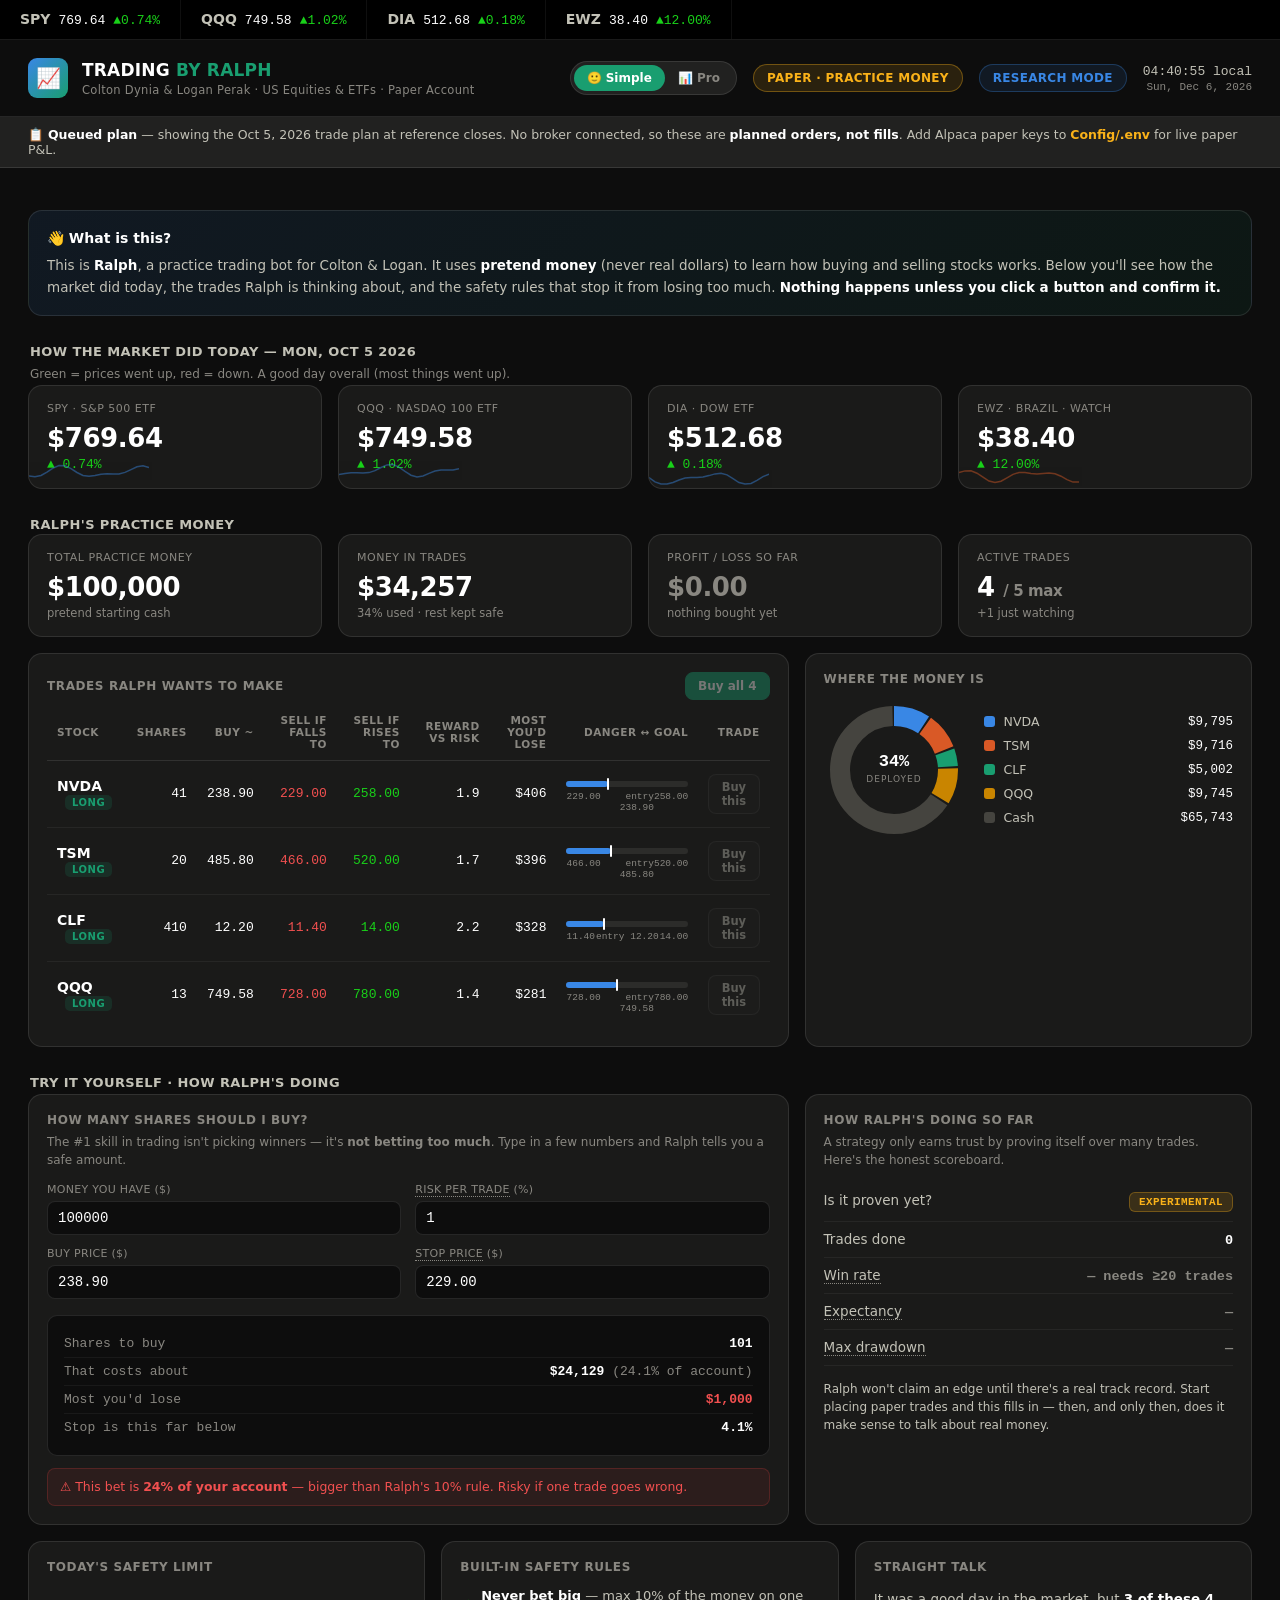
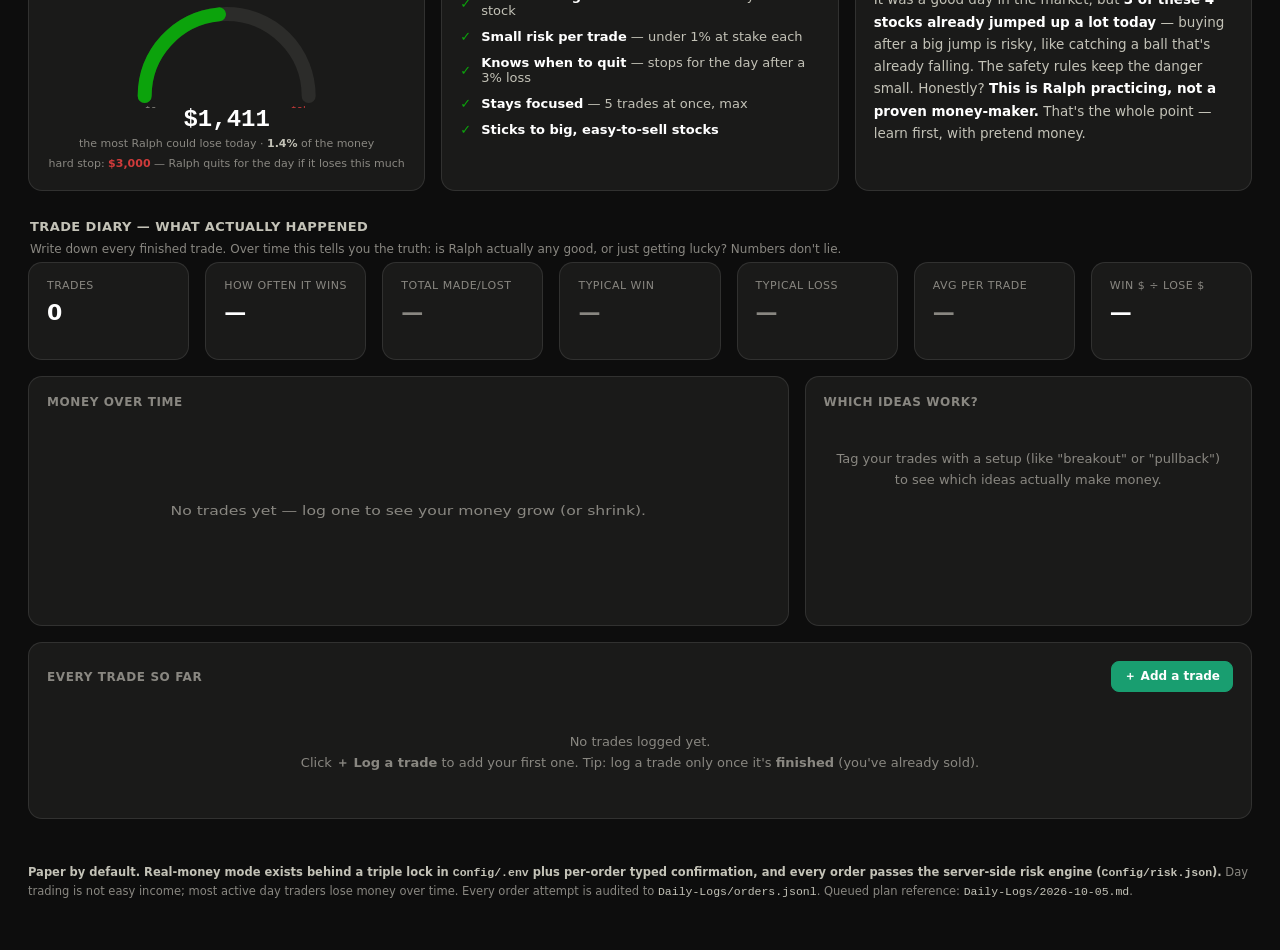
==== index.html @ 9a828b98 "Trading by Ralph dashboard - read-only Pages preview" ====
<!DOCTYPE html>
<html lang="en" data-theme="dark">
<head>
<meta charset="UTF-8">
<meta name="viewport" content="width=device-width, initial-scale=1.0">
<title>Trading by Ralph — Terminal</title>
<style>
  :root{
    color-scheme: dark;
    --plane:#0d0d0d;
    --surface:#1a1a19;
    --surface-2:#212120;
    --ink:#ffffff;
    --ink-2:#c3c2b7;
    --muted:#898781;
    --grid:#2c2c2a;
    --line:#383835;
    --border:rgba(255,255,255,0.10);
    --good:#0ca30c;
    --good-bright:#19d119;
    --bad:#d03b3b;
    --bad-bright:#f25050;
    --warn:#fab219;
    --s-blue:#3987e5;
    --s-orange:#d95926;
    --s-aqua:#199e70;
    --s-yellow:#c98500;
    --mono:"SFMono-Regular",Consolas,"Liberation Mono",Menlo,monospace;
    --sans:system-ui,-apple-system,"Segoe UI",sans-serif;
  }
  *{box-sizing:border-box;margin:0;padding:0}
  html,body{background:var(--plane);color:var(--ink);font-family:var(--sans);-webkit-font-smoothing:antialiased}
  body{padding:0 0 48px}
  a{color:var(--s-blue);text-decoration:none}
  .tabular{font-variant-numeric:tabular-nums}
  .mono{font-family:var(--mono)}

  /* ---------- Market strip ---------- */
  .strip{background:#000;border-bottom:1px solid var(--border);display:flex;flex-wrap:wrap;gap:0;align-items:stretch}
  .strip .item{display:flex;align-items:baseline;gap:8px;padding:11px 20px;font-family:var(--mono);font-size:13px;border-right:1px solid rgba(255,255,255,.06)}
  .strip .sym{color:var(--ink-2);font-weight:600}
  .strip .px{color:var(--ink)}
  .up{color:var(--good-bright)}
  .down{color:var(--bad-bright)}

  /* ---------- Header ---------- */
  header{display:flex;align-items:center;justify-content:space-between;gap:16px;padding:18px 28px;border-bottom:1px solid var(--border);flex-wrap:wrap}
  .brand{display:flex;align-items:center;gap:14px}
  .logo{width:40px;height:40px;border-radius:9px;background:linear-gradient(135deg,var(--s-blue),var(--s-aqua));display:grid;place-items:center;font-size:20px}
  .brand h1{font-size:17px;font-weight:650;letter-spacing:.2px}
  .brand .sub{font-size:11.5px;color:var(--muted);letter-spacing:.3px;margin-top:3px}
  .head-right{display:flex;align-items:center;gap:16px;flex-wrap:wrap}
  .clock{font-family:var(--mono);font-size:13px;color:var(--ink-2);text-align:right}
  .clock .d{color:var(--muted);font-size:11px;margin-top:2px}
  .badge{display:inline-flex;align-items:center;gap:7px;padding:6px 13px;border-radius:999px;font-size:12px;font-weight:600;letter-spacing:.3px}
  .badge-paper{background:rgba(250,178,25,.12);color:var(--warn);border:1px solid rgba(250,178,25,.35)}
  .badge-mode{background:rgba(57,135,229,.10);color:var(--s-blue);border:1px solid rgba(57,135,229,.30)}
  .badge-realmoney{background:rgba(208,59,59,.16);color:var(--bad-bright);border:1px solid rgba(242,80,80,.55);animation:pulseRed 1.8s infinite}
  @keyframes pulseRed{0%,100%{box-shadow:0 0 0 0 rgba(242,80,80,.35)}50%{box-shadow:0 0 0 7px rgba(242,80,80,0)}}
  .note-danger{color:var(--bad-bright)!important}
  .live-phrase{margin:0 0 16px}
  .live-phrase label{display:block;font-size:11px;color:var(--bad-bright);letter-spacing:.4px;text-transform:uppercase;margin-bottom:6px;font-weight:700}
  .live-phrase input{width:100%;background:var(--plane);border:1px solid rgba(242,80,80,.5);color:var(--ink);font-family:var(--mono);font-size:14px;padding:9px 11px;border-radius:8px}
  .live-phrase input:focus{outline:none;border-color:var(--bad-bright)}

  /* ---------- Status note ---------- */
  .note{background:var(--surface-2);border-bottom:1px solid var(--border);padding:10px 28px;font-size:12.5px;color:var(--ink-2);display:flex;align-items:center;gap:9px}
  .note b{color:var(--ink)}
  .note .k{color:var(--warn);font-weight:600}

  /* ---------- Layout ---------- */
  .wrap{max-width:1280px;margin:0 auto;padding:24px 28px}
  .grid{display:grid;gap:16px}
  .cols-4{grid-template-columns:repeat(4,1fr)}
  .cols-3{grid-template-columns:repeat(3,1fr)}
  .cols-2{grid-template-columns:1.7fr 1fr}
  @media(max-width:900px){.cols-4{grid-template-columns:repeat(2,1fr)}.cols-3{grid-template-columns:1fr}.cols-2{grid-template-columns:1fr}}

  .card{background:var(--surface);border:1px solid var(--border);border-radius:14px;padding:18px}
  .card h2{font-size:12px;font-weight:600;letter-spacing:.6px;text-transform:uppercase;color:var(--muted);margin-bottom:14px;display:flex;align-items:center;justify-content:space-between}
  .card h2 .tag{font-size:10px;color:var(--muted);font-weight:500;letter-spacing:.2px;text-transform:none}

  /* ---------- Stat tiles ---------- */
  .tile{background:var(--surface);border:1px solid var(--border);border-radius:14px;padding:16px 18px}
  .tile .label{font-size:11px;color:var(--muted);letter-spacing:.5px;text-transform:uppercase}
  .tile .val{font-size:26px;font-weight:650;margin-top:8px;letter-spacing:-.4px}
  .tile .delta{font-size:13px;margin-top:4px;font-family:var(--mono)}
  .tile .meta{font-size:11.5px;color:var(--muted);margin-top:4px}

  /* ---------- Positions table ---------- */
  table{width:100%;border-collapse:collapse;font-size:13px}
  th{text-align:right;font-size:10.5px;letter-spacing:.5px;text-transform:uppercase;color:var(--muted);font-weight:600;padding:0 10px 10px;border-bottom:1px solid var(--border)}
  th:first-child,td:first-child{text-align:left}
  td{padding:13px 10px;border-bottom:1px solid rgba(255,255,255,.05);text-align:right;font-family:var(--mono)}
  tr:last-child td{border-bottom:none}
  .sym{font-weight:700;font-family:var(--sans);font-size:14px}
  .side{display:inline-block;font-size:10px;font-weight:700;letter-spacing:.5px;padding:2px 7px;border-radius:5px;background:rgba(25,158,112,.15);color:var(--s-aqua);margin-left:8px;vertical-align:middle;font-family:var(--sans)}
  .prog{position:relative;height:6px;background:var(--grid);border-radius:3px;margin-top:7px;min-width:120px}
  .prog .fill{position:absolute;top:0;bottom:0;left:0;border-radius:3px;background:var(--s-blue)}
  .prog .mk{position:absolute;top:-3px;width:2px;height:12px;background:var(--ink);border-radius:1px}
  .proglabels{display:flex;justify-content:space-between;font-size:9.5px;color:var(--muted);margin-top:4px;font-family:var(--mono)}

  /* ---------- Donut + gauge ---------- */
  .donut-wrap{display:flex;align-items:center;gap:20px;flex-wrap:wrap}
  .legend{display:flex;flex-direction:column;gap:9px;font-size:12.5px;flex:1;min-width:160px}
  .legend .row{display:flex;align-items:center;gap:9px}
  .legend .sw{width:11px;height:11px;border-radius:3px;flex:none}
  .legend .nm{color:var(--ink-2)}
  .legend .amt{margin-left:auto;font-family:var(--mono);color:var(--ink);padding-left:16px}

  .gauge-val{text-align:center;margin-top:-6px}
  .gauge-val .big{font-size:24px;font-weight:700;font-family:var(--mono)}
  .gauge-val .cap{font-size:11px;color:var(--muted);margin-top:3px;line-height:1.5}

  /* ---------- Rails / verdict ---------- */
  .rails{list-style:none;display:flex;flex-direction:column;gap:11px}
  .rails li{display:flex;align-items:center;gap:10px;font-size:13px;color:var(--ink-2)}
  .rails .ok{color:var(--good)}
  .rails b{color:var(--ink);font-weight:600}
  .verdict{font-size:13.5px;line-height:1.65;color:var(--ink-2)}
  .verdict b{color:var(--ink)}
  .verdict .warn-txt{color:var(--warn)}

  .foot{max-width:1280px;margin:20px auto 0;padding:0 28px;font-size:11.5px;color:var(--muted);line-height:1.6}
  .foot .mono{color:var(--ink-2)}

  .section-title{font-size:13px;font-weight:600;color:var(--ink-2);letter-spacing:.4px;margin:28px 2px 2px;text-transform:uppercase}
  .section-title:first-of-type{margin-top:4px}

  /* ---------- Buttons ---------- */
  .btn{font-family:var(--sans);font-size:12px;font-weight:600;border:1px solid var(--border);background:var(--surface-2);color:var(--ink-2);padding:6px 12px;border-radius:8px;cursor:pointer;transition:all .15s}
  .btn:hover:not(:disabled){border-color:var(--s-blue);color:var(--ink)}
  .btn:disabled{opacity:.4;cursor:not-allowed}
  .btn-go{background:var(--s-aqua);color:#fff;border-color:var(--s-aqua)}
  .btn-go:hover:not(:disabled){background:#1fb182;border-color:#1fb182;color:#fff}
  .btn-row{padding:5px 11px;font-size:11.5px}
  .btn-danger{background:var(--bad);border-color:var(--bad);color:#fff}
  .btn-danger:hover:not(:disabled){background:#e14a4a;border-color:#e14a4a}

  /* ---------- Modal ---------- */
  .overlay{position:fixed;inset:0;background:rgba(0,0,0,.7);display:none;align-items:center;justify-content:center;z-index:50;padding:20px}
  .overlay.show{display:flex}
  .modal{background:var(--surface);border:1px solid var(--border);border-radius:16px;max-width:460px;width:100%;padding:22px;box-shadow:0 20px 60px rgba(0,0,0,.6)}
  .modal h3{font-size:16px;font-weight:650;margin-bottom:4px}
  .modal .msub{font-size:12px;color:var(--muted);margin-bottom:16px}
  .ticket{background:var(--plane);border:1px solid var(--border);border-radius:10px;padding:14px;margin-bottom:16px;font-family:var(--mono);font-size:12.5px}
  .ticket .tr{display:flex;justify-content:space-between;padding:5px 0;border-bottom:1px solid rgba(255,255,255,.05)}
  .ticket .tr:last-child{border-bottom:none}
  .ticket .tk{color:var(--muted)}
  .ticket .tv{color:var(--ink)}
  .modal-note{font-size:11.5px;color:var(--warn);background:rgba(250,178,25,.08);border:1px solid rgba(250,178,25,.2);border-radius:8px;padding:9px 11px;margin-bottom:16px;line-height:1.5}
  .modal-actions{display:flex;gap:10px;justify-content:flex-end}
  .modal-result{font-size:12.5px;line-height:1.6;margin-bottom:16px}
  .modal-result.ok{color:var(--good-bright)}
  .modal-result.err{color:var(--bad-bright)}

  /* connected state */
  /* ---------- Simple / Pro view toggle ---------- */
  .viewtoggle{display:inline-flex;background:var(--surface-2);border:1px solid var(--border);border-radius:999px;padding:3px}
  .vt-btn{font-family:var(--sans);font-size:12px;font-weight:600;border:none;background:transparent;color:var(--muted);padding:6px 13px;border-radius:999px;cursor:pointer;transition:all .15s}
  .vt-btn.on{background:var(--s-aqua);color:#fff}
  .vt-btn:hover:not(.on){color:var(--ink)}

  /* visibility helpers driven by body.mode-* */
  .simple-only{display:none}
  body.mode-simple .simple-only{display:inline}
  body.mode-simple .pro-only{display:none}
  .simple-block{display:none}
  body.mode-simple .simple-block{display:block}

  /* Simple-mode explainer */
  .explain{background:linear-gradient(135deg,rgba(57,135,229,.10),rgba(25,158,112,.08));border:1px solid var(--border);border-radius:14px;padding:16px 18px;margin:18px 0 4px;font-size:13.5px;line-height:1.6;color:var(--ink-2)}
  .explain b{color:var(--ink)}
  .explain .hd{font-size:14px;font-weight:650;color:var(--ink);margin-bottom:6px;display:flex;align-items:center;gap:8px}
  .help{font-size:12px;color:var(--muted);font-weight:400;margin-top:6px;line-height:1.5;text-transform:none;letter-spacing:0}

  /* ---------- Glossary tooltip ---------- */
  .gl{border-bottom:1px dotted var(--muted);cursor:help}

  /* ---------- Position-size calculator ---------- */
  .calc-row{display:grid;grid-template-columns:1fr 1fr;gap:12px 14px}
  .calc-field label{display:block;font-size:11px;color:var(--muted);letter-spacing:.3px;text-transform:uppercase;margin-bottom:5px}
  .calc-field input{width:100%;background:var(--plane);border:1px solid var(--border);color:var(--ink);font-family:var(--mono);font-size:14px;padding:8px 10px;border-radius:8px}
  .calc-field input:focus{outline:none;border-color:var(--s-blue)}
  .calc-out{margin-top:16px;background:var(--plane);border:1px solid var(--border);border-radius:10px;padding:14px 16px}
  .calc-out .r{display:flex;justify-content:space-between;padding:6px 0;font-family:var(--mono);font-size:13px;border-bottom:1px solid rgba(255,255,255,.05)}
  .calc-out .r:last-child{border-bottom:none}
  .calc-out .rk{color:var(--muted)}
  .calc-out .rv{color:var(--ink);font-weight:600}
  .calc-verdict{margin-top:12px;font-size:12.5px;padding:9px 12px;border-radius:8px;line-height:1.5}
  .calc-verdict.ok{background:rgba(12,163,12,.10);color:var(--good-bright);border:1px solid rgba(12,163,12,.25)}
  .calc-verdict.bad{background:rgba(208,59,59,.10);color:var(--bad-bright);border:1px solid rgba(208,59,59,.25)}

  /* ---------- Track-record card ---------- */
  .tr-stat{display:flex;justify-content:space-between;align-items:baseline;padding:9px 0;border-bottom:1px solid rgba(255,255,255,.05);font-size:13.5px}
  .tr-stat:last-child{border-bottom:none}
  .tr-stat .k{color:var(--ink-2)}
  .tr-stat .v{font-family:var(--mono);font-weight:600}
  .status-chip{display:inline-block;font-size:11px;font-weight:700;letter-spacing:.4px;padding:3px 9px;border-radius:6px;background:rgba(250,178,25,.14);color:var(--warn);border:1px solid rgba(250,178,25,.3)}

  /* ---------- Trade journal ---------- */
  .cols-auto{grid-template-columns:repeat(auto-fit,minmax(140px,1fr))}
  .jlog-form{background:var(--plane);border:1px solid var(--border);border-radius:12px;padding:16px;margin-bottom:16px}
  .jlog-grid{display:grid;grid-template-columns:repeat(auto-fit,minmax(120px,1fr));gap:12px}
  .jlog-grid .f label{display:block;font-size:10.5px;color:var(--muted);text-transform:uppercase;letter-spacing:.3px;margin-bottom:4px}
  .jlog-grid .f input,.jlog-grid .f select{width:100%;background:var(--surface);border:1px solid var(--border);color:var(--ink);font-family:var(--mono);font-size:13px;padding:7px 9px;border-radius:7px}
  .jlog-grid .f input:focus,.jlog-grid .f select:focus{outline:none;border-color:var(--s-blue)}
  .jlog-actions{display:flex;gap:10px;margin-top:14px;align-items:center}
  .jlog-pnl{font-family:var(--mono);font-size:13px;color:var(--muted);margin-left:auto}
  .jempty{text-align:center;color:var(--muted);font-size:13px;padding:26px 10px;line-height:1.6}
  .by-setup .bs{margin-bottom:12px}
  .by-setup .bs:last-child{margin-bottom:0}
  .by-setup .bshead{display:flex;justify-content:space-between;font-size:12.5px;margin-bottom:5px}
  .by-setup .bsname{color:var(--ink);font-weight:600}
  .by-setup .bsnet{font-family:var(--mono)}
  .by-setup .bsbar{height:6px;background:var(--grid);border-radius:3px;overflow:hidden;display:flex}
  .by-setup .bswin{background:var(--good)}
  .by-setup .bsmeta{font-size:10.5px;color:var(--muted);margin-top:3px;font-family:var(--mono)}
  .del-btn{background:none;border:none;color:var(--muted);cursor:pointer;font-size:14px;padding:2px 6px;border-radius:5px}
  .del-btn:hover{color:var(--bad-bright);background:rgba(208,59,59,.1)}

  .badge-live{background:rgba(12,163,12,.14);color:var(--good-bright);border:1px solid rgba(12,163,12,.4)}
  .dot-live{width:8px;height:8px;border-radius:50%;background:var(--good-bright);box-shadow:0 0 0 0 var(--good-bright);animation:pulseLive 2s infinite}
  @keyframes pulseLive{0%{box-shadow:0 0 0 0 rgba(25,209,25,.5)}70%{box-shadow:0 0 0 7px rgba(25,209,25,0)}100%{box-shadow:0 0 0 0 rgba(25,209,25,0)}}
  .note-ok{color:var(--good-bright)!important}
</style>
</head>
<body>

<!-- Market strip (static reference) -->
<div class="strip" id="strip"></div>

<header>
  <div class="brand">
    <div class="logo">📈</div>
    <div>
      <h1>TRADING <span style="color:var(--s-aqua)">BY RALPH</span></h1>
      <div class="sub">Colton Dynia &amp; Logan Perak · US Equities &amp; ETFs · Paper Account</div>
    </div>
  </div>
  <div class="head-right">
    <div class="viewtoggle" id="viewToggle" title="Switch between plain-English and pro views">
      <button data-mode="simple" class="vt-btn">🙂 Simple</button>
      <button data-mode="pro" class="vt-btn">📊 Pro</button>
    </div>
    <span class="badge badge-paper" id="moneyBadge">PAPER · PRACTICE MONEY</span>
    <span class="badge badge-mode" id="modeBadge">RESEARCH MODE</span>
    <button class="btn btn-danger" id="killBtn" style="display:none" title="Cancel all open orders, sell every position, and stop trading for the rest of the day">⛔ KILL SWITCH</button>
    <div class="clock"><div id="clk">—</div><div class="d" id="clkd">—</div></div>
  </div>
</header>

<div class="note" id="noteBar">
  <span id="noteText">📋 <b>Queued plan</b> — showing the Oct 5, 2026 trade plan at reference closes. No broker connected, so these are <b>planned orders, not fills</b>. Add Alpaca paper keys to <span class="k">Config/.env</span> for live paper P&amp;L.</span>
</div>

<div class="wrap">

  <!-- Simple-mode intro -->
  <div class="explain simple-block">
    <div class="hd">👋 What is this?</div>
    This is <b>Ralph</b>, a practice trading bot for Colton &amp; Logan. It uses <b>pretend money</b> (never real dollars) to learn how buying and selling stocks works. Below you'll see how the market did today, the trades Ralph is thinking about, and the safety rules that stop it from losing too much. <b>Nothing happens unless you click a button and confirm it.</b>
  </div>

  <!-- Market read -->
  <div class="section-title">
    <span class="pro-only">Market Read — Mon, Oct 5 2026 · Risk-On</span>
    <span class="simple-only">How the market did today — Mon, Oct 5 2026</span>
    <div class="help simple-block">Green = prices went up, red = down. A good day overall (most things went up).</div>
  </div>
  <div class="grid cols-4" id="indexTiles"></div>

  <!-- Portfolio summary -->
  <div class="section-title">
    <span class="pro-only">Paper Portfolio</span>
    <span class="simple-only">Ralph's practice money</span>
  </div>
  <div class="grid cols-4">
    <div class="tile"><div class="label"><span class="pro-only">Account Equity</span><span class="simple-only">Total practice money</span></div><div class="val tabular">$100,000</div><div class="meta"><span class="pro-only">Alpaca paper default</span><span class="simple-only">pretend starting cash</span></div></div>
    <div class="tile"><div class="label"><span class="pro-only">Capital Deployed</span><span class="simple-only">Money in trades</span></div><div class="val tabular">$34,257</div><div class="meta"><span class="pro-only">34% · cash buffer kept</span><span class="simple-only">34% used · rest kept safe</span></div></div>
    <div class="tile"><div class="label"><span class="pro-only">Unrealized P&amp;L</span><span class="simple-only">Profit / loss so far</span></div><div class="val tabular" style="color:var(--muted)">$0.00</div><div class="meta"><span class="pro-only">awaiting fills</span><span class="simple-only">nothing bought yet</span></div></div>
    <div class="tile"><div class="label"><span class="pro-only">Open Positions</span><span class="simple-only">Active trades</span></div><div class="val tabular">4 <span style="font-size:15px;color:var(--muted)">/ 5 max</span></div><div class="meta"><span class="pro-only">+1 watch-only (EWZ)</span><span class="simple-only">+1 just watching</span></div></div>
  </div>

  <!-- Positions + allocation -->
  <div class="grid cols-2" style="margin-top:16px">
    <div class="card">
      <h2><span><span class="pro-only">Queued Positions</span><span class="simple-only">Trades Ralph wants to make</span></span> <span style="display:flex;gap:10px;align-items:center"><span class="tag pro-only" id="posTag">LONG · reference: Oct 5 close</span><button class="btn btn-go" id="placeAll" disabled title="Connect paper keys to enable"><span class="pro-only">Place all (4)</span><span class="simple-only">Buy all 4</span></button></span></h2>
      <table>
        <thead>
          <tr>
            <th><span class="pro-only">Symbol</span><span class="simple-only">Stock</span></th>
            <th><span class="pro-only">Qty</span><span class="simple-only">Shares</span></th>
            <th><span class="pro-only">Entry</span><span class="simple-only">Buy ~</span></th>
            <th><span class="pro-only">Stop</span><span class="simple-only">Sell if falls to</span></th>
            <th><span class="pro-only">Target</span><span class="simple-only">Sell if rises to</span></th>
            <th><span class="pro-only">R:R</span><span class="simple-only">Reward vs risk</span></th>
            <th><span class="pro-only">Risk</span><span class="simple-only">Most you'd lose</span></th>
            <th><span class="pro-only">Stop → Target</span><span class="simple-only">Danger ↔ goal</span></th>
            <th><span class="pro-only">Action</span><span class="simple-only">Trade</span></th>
          </tr>
        </thead>
        <tbody id="posBody"></tbody>
      </table>
    </div>
    <div class="card">
      <h2><span class="pro-only">Allocation</span><span class="simple-only">Where the money is</span></h2>
      <div class="donut-wrap">
        <svg width="140" height="140" viewBox="0 0 140 140" id="donut"></svg>
        <div class="legend" id="donutLegend"></div>
      </div>
    </div>
  </div>

  <!-- Learn & plan: calculator + track record -->
  <div class="section-title">
    <span class="pro-only">Plan a Trade · Track Record</span>
    <span class="simple-only">Try it yourself · How Ralph's doing</span>
  </div>
  <div class="grid cols-2" style="margin-top:4px">
    <div class="card">
      <h2><span class="pro-only">Position-Size Calculator</span><span class="simple-only">How many shares should I buy?</span></h2>
      <div class="help simple-block" style="margin:-8px 0 14px">The #1 skill in trading isn't picking winners — it's <b>not betting too much</b>. Type in a few numbers and Ralph tells you a safe amount.</div>
      <div class="calc-row">
        <div class="calc-field"><label><span class="pro-only">Account equity</span><span class="simple-only">Money you have</span> ($)</label><input id="cEquity" type="number" value="100000"></div>
        <div class="calc-field"><label><span class="gl" title="The share of your whole account you're willing to lose if this one trade hits its stop. Pros usually risk 0.5–1%.">Risk per trade</span> (%)</label><input id="cRisk" type="number" value="1" step="0.1"></div>
        <div class="calc-field"><label><span class="pro-only">Entry price</span><span class="simple-only">Buy price</span> ($)</label><input id="cEntry" type="number" value="238.90" step="0.01"></div>
        <div class="calc-field"><label><span class="gl" title="The price where you'll automatically sell to cap your loss. Below your entry for a buy.">Stop price</span> ($)</label><input id="cStop" type="number" value="229.00" step="0.01"></div>
      </div>
      <div class="calc-out" id="calcOut"></div>
      <div class="calc-verdict" id="calcVerdict"></div>
    </div>
    <div class="card">
      <h2><span class="pro-only">Paper Track Record</span><span class="simple-only">How Ralph's doing so far</span></h2>
      <div class="help simple-block" style="margin:-8px 0 14px">A strategy only earns trust by proving itself over many trades. Here's the honest scoreboard.</div>
      <div class="tr-stat"><span class="k"><span class="pro-only">Strategy status</span><span class="simple-only">Is it proven yet?</span></span><span class="v" id="trStatus"><span class="status-chip">EXPERIMENTAL</span></span></div>
      <div class="tr-stat"><span class="k"><span class="pro-only">Paper trades logged</span><span class="simple-only">Trades done</span></span><span class="v" id="trCount">0</span></div>
      <div class="tr-stat"><span class="k"><span class="gl" title="Percent of trades that made money. On its own it means little without average win vs loss size.">Win rate</span></span><span class="v" id="trWin" style="color:var(--muted)">— needs ≥20 trades</span></div>
      <div class="tr-stat"><span class="k"><span class="gl" title="Average profit per trade after wins and losses. Positive = the strategy has an edge.">Expectancy</span></span><span class="v" id="trExp" style="color:var(--muted)">—</span></div>
      <div class="tr-stat"><span class="k"><span class="gl" title="The biggest drop from a peak to a low in your account value. Measures how much pain a strategy puts you through.">Max drawdown</span></span><span class="v" id="trDD" style="color:var(--muted)">—</span></div>
      <div class="help" style="margin-top:14px;color:var(--ink-2)">Ralph won't claim an edge until there's a real track record. Start placing paper trades and this fills in — then, and only then, does it make sense to talk about real money.</div>
    </div>
  </div>

  <!-- Risk + rails + verdict -->
  <div class="grid cols-3" style="margin-top:16px">
    <div class="card">
      <h2><span class="pro-only">Daily Risk Budget</span><span class="simple-only">Today's safety limit</span></h2>
      <svg width="100%" height="120" viewBox="0 0 240 120" id="gauge"></svg>
      <div class="gauge-val">
        <div class="big" id="riskNum">$1,411</div>
        <div class="cap"><span class="pro-only">max risk if every stop hits · <b style="color:var(--ink-2)">1.4%</b> of equity</span><span class="simple-only">the most Ralph could lose today · <b style="color:var(--ink-2)">1.4%</b> of the money</span></div>
        <div class="cap"><span class="pro-only">cutoff: <b style="color:var(--bad)">$3,000 (3%)</b> daily max loss</span><span class="simple-only">hard stop: <b style="color:var(--bad)">$3,000</b> — Ralph quits for the day if it loses this much</span></div>
      </div>
    </div>
    <div class="card">
      <h2><span class="pro-only">Safety Rails</span><span class="simple-only">Built-in safety rules</span></h2>
      <ul class="rails">
        <li><span class="ok">✓</span><span><span class="pro-only"><b>Max position</b> — 10% equity (CLF held to 5%)</span><span class="simple-only"><b>Never bet big</b> — max 10% of the money on one stock</span></span></li>
        <li><span class="ok">✓</span><span><span class="pro-only"><b>Per-trade risk</b> — ≤1% equity (all ≤0.4%)</span><span class="simple-only"><b>Small risk per trade</b> — under 1% at stake each</span></span></li>
        <li><span class="ok">✓</span><span><span class="pro-only"><b>Daily max-loss</b> — 3% cutoff, then stop</span><span class="simple-only"><b>Knows when to quit</b> — stops for the day after a 3% loss</span></span></li>
        <li><span class="ok">✓</span><span><span class="pro-only"><b>Max open</b> — 5 positions</span><span class="simple-only"><b>Stays focused</b> — 5 trades at once, max</span></span></li>
        <li><span class="ok">✓</span><span><span class="pro-only"><b>Universe</b> — liquid US stocks/ETFs only</span><span class="simple-only"><b>Sticks to big, easy-to-sell stocks</b></span></span></li>
      </ul>
    </div>
    <div class="card">
      <h2><span class="pro-only">Honest Verdict</span><span class="simple-only">Straight talk</span></h2>
      <div class="verdict pro-only">
        Clean risk-on tape, but <b>three of four names (NVDA, TSM, CLF) are bought <span class="warn-txt">after</span> a strong up day</b> — that's chasing extension, the #1 way day traders bleed. Stops respect it. The read is real; <b>the edge is unproven</b> until a strategy file defines these rules <em>before</em> the fact and a backtest confirms them.
      </div>
      <div class="verdict simple-only">
        It was a good day in the market, but <b>3 of these 4 stocks already jumped up a lot today</b> — buying after a big jump is risky, like catching a ball that's already falling. The safety rules keep the danger small. Honestly? <b>This is Ralph practicing, not a proven money-maker.</b> That's the whole point — learn first, with pretend money.
      </div>
    </div>
  </div>

  <!-- ============ TRADE JOURNAL ============ -->
  <div class="section-title">
    <span class="pro-only">Trade Journal</span>
    <span class="simple-only">Trade diary — what actually happened</span>
    <div class="help simple-block">Write down every finished trade. Over time this tells you the truth: is Ralph actually any good, or just getting lucky? Numbers don't lie.</div>
  </div>

  <!-- Analytics -->
  <div class="grid cols-auto" id="jStats" style="margin-top:4px"></div>

  <!-- Equity curve + by setup -->
  <div class="grid cols-2" style="margin-top:16px">
    <div class="card">
      <h2><span class="pro-only">Equity Curve <span class="tag">cumulative P&amp;L, logged trades</span></span><span class="simple-only">Money over time</span></h2>
      <div id="jCurveWrap"><svg width="100%" height="180" viewBox="0 0 600 180" id="jCurve" preserveAspectRatio="none"></svg></div>
    </div>
    <div class="card">
      <h2><span class="pro-only">By Setup</span><span class="simple-only">Which ideas work?</span></h2>
      <div class="by-setup" id="jBySetup"></div>
    </div>
  </div>

  <!-- Log + table -->
  <div class="card" style="margin-top:16px">
    <h2>
      <span><span class="pro-only">Logged Trades</span><span class="simple-only">Every trade so far</span></span>
      <button class="btn btn-go" id="jToggleForm"><span class="pro-only">＋ Log a trade</span><span class="simple-only">＋ Add a trade</span></button>
    </h2>

    <div class="jlog-form" id="jForm" style="display:none">
      <div class="jlog-grid">
        <div class="f"><label>Date</label><input id="jDate" type="date"></div>
        <div class="f"><label><span class="pro-only">Symbol</span><span class="simple-only">Stock</span></label><input id="jSym" type="text" placeholder="NVDA" maxlength="6"></div>
        <div class="f"><label><span class="pro-only">Side</span><span class="simple-only">Bought/Shorted</span></label><select id="jSide"><option value="long">Long (bought)</option><option value="short">Short (sold)</option></select></div>
        <div class="f"><label><span class="pro-only">Qty</span><span class="simple-only">Shares</span></label><input id="jQty" type="number" placeholder="10"></div>
        <div class="f"><label><span class="pro-only">Entry</span><span class="simple-only">Buy price</span></label><input id="jEntry" type="number" step="0.01" placeholder="238.90"></div>
        <div class="f"><label><span class="pro-only">Exit</span><span class="simple-only">Sell price</span></label><input id="jExit" type="number" step="0.01" placeholder="252.00"></div>
        <div class="f"><label><span class="gl" title="A short tag for the kind of trade — e.g. breakout, pullback, earnings, gap. Lets you see which ideas actually work.">Setup</span></label><input id="jSetup" type="text" placeholder="breakout"></div>
        <div class="f" style="grid-column:1/-1"><label>Notes <span style="text-transform:none;color:var(--muted)">(what you learned)</span></label><input id="jNotes" type="text" placeholder="chased it, entry too late"></div>
      </div>
      <div class="jlog-actions">
        <button class="btn btn-go" id="jSave">Save trade</button>
        <button class="btn" id="jCancel">Cancel</button>
        <span class="jlog-pnl" id="jPnlPreview">P&amp;L: —</span>
      </div>
    </div>

    <div id="jTableWrap"></div>
  </div>

</div>

<!-- Confirmation modal -->
<div class="overlay" id="overlay">
  <div class="modal">
    <h3 id="mTitle">Confirm paper order</h3>
    <div class="msub" id="mSub">Review the ticket. Nothing is sent until you confirm.</div>
    <div id="mBody"></div>
    <div class="modal-note" id="mNote">⚠️ This submits a <b>bracket order on the Alpaca PAPER account</b> (simulated money). Entry + stop-loss + take-profit will be live until filled or cancelled.</div>
    <div class="modal-result" id="mResult" style="display:none"></div>
    <div class="modal-actions">
      <button class="btn" id="mCancel">Cancel</button>
      <button class="btn btn-go" id="mConfirm">Confirm &amp; place</button>
    </div>
  </div>
</div>

<div class="foot">
  <b style="color:var(--ink-2)">Paper by default. Real-money mode exists behind a triple lock in <span class="mono">Config/.env</span> plus per-order typed confirmation, and every order passes the server-side risk engine (<span class="mono">Config/risk.json</span>).</b>
  Day trading is not easy income; most active day traders lose money over time. Every order attempt is audited to
  <span class="mono">Daily-Logs/orders.jsonl</span>. Queued plan reference: <span class="mono">Daily-Logs/2026-10-05.md</span>.
</div>

<script>
/* ---------------- Real data from Daily-Logs/2026-10-05.md ---------------- */
const positions = [
  {sym:"NVDA", qty:41,  entry:238.90, stop:229.00, target:258.00, rr:1.9, risk:406, hex:"#3987e5"},
  {sym:"TSM",  qty:20,  entry:485.80, stop:466.00, target:520.00, rr:1.7, risk:396, hex:"#d95926"},
  {sym:"CLF",  qty:410, entry:12.20,  stop:11.40,  target:14.00,  rr:2.2, risk:328, hex:"#199e70"},
  {sym:"QQQ",  qty:13,  entry:749.58, stop:728.00, target:780.00, rr:1.4, risk:281, hex:"#c98500"},
];
const indexes = [
  {sym:"SPY", label:"S&P 500 ETF",     px:769.64, chg:0.74},
  {sym:"QQQ", label:"Nasdaq 100 ETF",  px:749.58, chg:1.02},
  {sym:"DIA", label:"Dow ETF",         px:512.68, chg:0.18},
  {sym:"EWZ", label:"Brazil · watch",  px:38.40,  chg:12.0},
];

const fmt = (n,d=2)=>n.toLocaleString("en-US",{minimumFractionDigits:d,maximumFractionDigits:d});

/* ---------------- Market strip ---------------- */
function buildStrip(){
  document.getElementById("strip").innerHTML = indexes.map(i=>{
    const cls=i.chg>=0?"up":"down";const arr=i.chg>=0?"▲":"▼";
    return `<div class="item"><span class="sym">${i.sym}</span><span class="px">${fmt(i.px)}</span><span class="${cls}">${arr}${fmt(Math.abs(i.chg))}%</span></div>`;
  }).join("");
}

/* ---------------- Index tiles ---------------- */
function sparkPath(seed,w=120,h=34){
  let pts=[],v=h*0.6;
  for(let i=0;i<=20;i++){v+=(Math.sin(seed+i*0.9)+Math.cos(seed*1.7+i*0.5))*2.2;v=Math.max(4,Math.min(h-4,v));pts.push([i/20*w,v]);}
  return "M"+pts.map(p=>p[0].toFixed(1)+","+p[1].toFixed(1)).join(" L");
}
function buildIndexTiles(){
  document.getElementById("indexTiles").innerHTML=indexes.map((i,idx)=>{
    const up=i.chg>=0;const col=up?"var(--good-bright)":"var(--bad-bright)";
    const stroke=i.sym==="EWZ"?"var(--s-orange)":"var(--s-blue)";
    return `<div class="tile" style="position:relative;overflow:hidden">
      <div class="label">${i.sym} · ${i.label}</div>
      <div class="val tabular">$${fmt(i.px)}</div>
      <div class="delta" style="color:${col}">${up?"▲":"▼"} ${fmt(Math.abs(i.chg))}%</div>
      <svg style="position:absolute;right:0;bottom:0;left:0;height:34px;opacity:.45" viewBox="0 0 120 34" preserveAspectRatio="none"><path d="${sparkPath(idx*3+1)}" fill="none" stroke="${stroke}" stroke-width="1.5"/></svg>
    </div>`;
  }).join("");
}

/* ---------------- Positions table ---------------- */
function buildPositions(){
  document.getElementById("posBody").innerHTML=positions.map(p=>{
    const span=p.target-p.stop;
    const entryMk=((p.entry-p.stop)/span)*100;
    return `<tr>
      <td><span class="sym">${p.sym}</span><span class="side">LONG</span></td>
      <td>${p.qty}</td>
      <td>${fmt(p.entry)}</td>
      <td style="color:var(--bad-bright)">${fmt(p.stop)}</td>
      <td style="color:var(--good-bright)">${fmt(p.target)}</td>
      <td>${fmt(p.rr,1)}</td>
      <td>$${fmt(p.risk,0)}</td>
      <td>
        <div class="prog"><div class="fill" style="width:${entryMk}%"></div><div class="mk" style="left:calc(${entryMk}% - 1px)"></div></div>
        <div class="proglabels"><span>${fmt(p.stop)}</span><span>entry ${fmt(p.entry)}</span><span>${fmt(p.target)}</span></div>
      </td>
      <td><button class="btn btn-row place-one" data-sym="${p.sym}" disabled title="Connect paper keys to enable"><span class="pro-only">Place</span><span class="simple-only">Buy this</span></button></td>
    </tr>`;
  }).join("");
}

/* ---------------- Donut ---------------- */
function buildDonut(){
  const cost=positions.map(p=>({sym:p.sym,amt:p.entry*p.qty,hex:p.hex}));
  const deployed=cost.reduce((a,b)=>a+b.amt,0);
  const cash=100000-deployed;
  const segs=[...cost,{sym:"Cash",amt:cash,hex:"#45443f"}];
  const total=100000;
  const cx=70,cy=70,r=54,sw=20;const C=2*Math.PI*r;
  let off=0;let svg="";
  segs.forEach(s=>{
    const len=(s.amt/total)*C;
    svg+=`<circle cx="${cx}" cy="${cy}" r="${r}" fill="none" stroke="${s.hex}" stroke-width="${sw}" stroke-dasharray="${len-2} ${C-len+2}" stroke-dashoffset="${-off}" transform="rotate(-90 ${cx} ${cy})"/>`;
    off+=len;
  });
  svg+=`<text x="${cx}" y="${cy-4}" text-anchor="middle" fill="var(--ink)" font-size="17" font-weight="700" font-family="var(--mono)">34%</text>`;
  svg+=`<text x="${cx}" y="${cy+12}" text-anchor="middle" fill="var(--muted)" font-size="9" letter-spacing="1">DEPLOYED</text>`;
  document.getElementById("donut").innerHTML=svg;
  document.getElementById("donutLegend").innerHTML=segs.map(s=>
    `<div class="row"><span class="sw" style="background:${s.hex}"></span><span class="nm">${s.sym}</span><span class="amt tabular">$${fmt(s.amt,0)}</span></div>`
  ).join("");
}

/* ---------------- Risk gauge (semicircle) ---------------- */
function buildGauge(){
  const used=1411, cutoff=3000;const frac=used/cutoff;
  const cx=120,cy=108,r=82;
  function pt(a){const rad=(180-a*180)*Math.PI/180;return [cx+r*Math.cos(rad),cy-r*Math.sin(rad)];}
  const [sx,sy]=pt(0),[ex,ey]=pt(1),[vx,vy]=pt(frac);
  let svg=`<path d="M ${sx} ${sy} A ${r} ${r} 0 0 1 ${ex} ${ey}" fill="none" stroke="var(--grid)" stroke-width="14" stroke-linecap="round"/>`;
  svg+=`<path d="M ${sx} ${sy} A ${r} ${r} 0 0 1 ${vx} ${vy}" fill="none" stroke="var(--good)" stroke-width="14" stroke-linecap="round"/>`;
  svg+=`<text x="${sx}" y="${sy+18}" text-anchor="start" fill="var(--muted)" font-size="10" font-family="var(--mono)">$0</text>`;
  svg+=`<text x="${ex}" y="${ey+18}" text-anchor="end" fill="var(--bad)" font-size="10" font-family="var(--mono)">$3k</text>`;
  document.getElementById("gauge").innerHTML=svg;
}

/* ---------------- Clock ---------------- */
function tickClock(){
  const now=new Date();
  document.getElementById("clk").textContent=now.toLocaleTimeString("en-US",{hour12:false})+" local";
  document.getElementById("clkd").textContent=now.toLocaleDateString("en-US",{weekday:"short",month:"short",day:"numeric",year:"numeric"});
}

/* ---------------- Trading: mode detection (paper / LIVE real money) ------- */
let CONNECTED=false, STATUS=null;
const LIVE_PHRASE="TRADE LIVE";

async function checkConnection(){
  // Only meaningful when served by server.py (http://127.0.0.1). On file:// this fails -> read-only.
  try{
    const r=await fetch("/api/status",{cache:"no-store"});
    if(!r.ok) return;
    const s=await r.json();
    STATUS=s;
    if(s.connected){ goLive(s); }
    else { setDisconnected(s.reason||s.mode_reason); }
  }catch(e){ /* file:// or no server -> stay in read-only plan view */ }
}

function setDisconnected(reason){
  CONNECTED=false;
  if(reason){
    document.getElementById("noteText").innerHTML=
      "📋 <b>Queued plan</b> — "+reason+" Trading is disabled; this is a read-only plan view. Add keys to <span class='k'>Config/.env</span> and restart the server to enable.";
  }
}

function renderRails(risk){
  if(!risk||!risk.max_open_positions) return;
  const ul=document.querySelector(".rails");
  if(!ul) return;
  ul.innerHTML=[
    `<b>Stop-loss required</b> — no stop, no trade (server-enforced)`,
    `<b>Per-order cap</b> — $${(+risk.max_order_notional).toLocaleString("en-US")} max per order`,
    `<b>Per-trade risk</b> — ≤${risk.max_risk_per_trade_pct}% of equity at the stop`,
    `<b>Daily loss kill switch</b> — down ${risk.daily_max_loss_pct}% = done for the day`,
    `<b>Max open / per day</b> — ${risk.max_open_positions} positions, ${risk.max_trades_per_day} trades/day`,
    `<b>No shorting</b> — sells only reduce what you own`,
  ].map(t=>`<li><span class="ok">✓</span><span>${t}</span></li>`).join("");
}

function goLive(s){
  CONNECTED=true;
  const real = s.mode==="live";
  const badge=document.getElementById("modeBadge");
  const money=document.getElementById("moneyBadge");
  const note=document.getElementById("noteBar");
  if(real){
    badge.className="badge badge-realmoney"; badge.innerHTML="🔴 LIVE · REAL MONEY";
    money.className="badge badge-realmoney"; money.textContent="REAL DOLLARS AT RISK";
    note.innerHTML="<span class='note-danger'>🔴 <b>REAL-MONEY mode.</b> Every order costs actual dollars. Guardrails: $"+
      (+s.risk.max_order_notional).toLocaleString("en-US")+"/order, "+s.risk.max_trades_per_day+
      " trades/day, "+s.risk.daily_max_loss_pct+"% daily-loss kill switch, stop required. Each order needs the typed phrase <b>\""+LIVE_PHRASE+"\"</b>.</span>";
  }else{
    badge.className="badge badge-live"; badge.innerHTML="<span class='dot-live'></span>LIVE PAPER";
    note.innerHTML="<span class='note-ok'>🟢 <b>Connected to Alpaca paper account.</b> Live simulated-money trading enabled — orders still require your confirmation.</span>";
  }
  if(s.halted){
    note.innerHTML="<span class='note-danger'>⛔ <b>HALTED FOR TODAY ("+s.mode.toUpperCase()+"):</b> "+(s.halt_reason||"kill switch active")+". New orders are refused until tomorrow.</span>";
  }
  renderRails(s.risk);
  const kill=document.getElementById("killBtn");
  kill.style.display="inline-block";
  refreshLiveAccount();

  // Enable trade buttons
  document.getElementById("placeAll").disabled=false;
  document.getElementById("placeAll").title="Place all queued orders (with confirmation)";
  document.querySelectorAll(".place-one").forEach(b=>{b.disabled=false;b.title="Place this order (with confirmation)";});
}

/* Kill switch: cancel all orders, flatten all positions, halt for the day */
document.getElementById("killBtn").addEventListener("click",async()=>{
  const real=STATUS&&STATUS.mode==="live";
  let confirmPhrase="";
  if(real){
    confirmPhrase=prompt('KILL SWITCH (REAL MONEY): cancels every order and SELLS every position at market, then halts for the day.\n\nType "'+LIVE_PHRASE+'" to confirm:')||"";
    if(confirmPhrase!==LIVE_PHRASE) return;
  }else{
    if(!confirm("Kill switch: cancel all paper orders, sell all paper positions, and stop for the day?")) return;
  }
  try{
    const r=await fetch("/api/kill",{method:"POST",headers:{"Content-Type":"application/json"},body:JSON.stringify({confirm:confirmPhrase})});
    const j=await r.json();
    alert(j.message||"Kill switch sent.");
    checkConnection();
  }catch(e){ alert("Kill switch failed: "+e.message); }
});

async function refreshLiveAccount(){
  if(!CONNECTED) return;
  try{
    const [a,pr]=await Promise.all([
      fetch("/api/status",{cache:"no-store"}).then(r=>r.json()),
      fetch("/api/positions",{cache:"no-store"}).then(r=>r.json()),
    ]);
    const acct=a.account||{};
    const eq=parseFloat(acct.equity||acct.portfolio_value||0);
    const cash=parseFloat(acct.cash||0);
    const posArr=Array.isArray(pr)?pr:[];
    let upl=0; posArr.forEach(p=>upl+=parseFloat(p.unrealized_pl||0));
    // Portfolio row tiles are the 2nd .grid.cols-4 (index tiles are the 1st)
    const rows=document.querySelectorAll(".grid.cols-4");
    const pr2=rows[1];
    if(pr2){
      const vals=pr2.querySelectorAll(".tile .val");
      const metas=pr2.querySelectorAll(".tile .meta");
      if(vals[0]){vals[0].textContent="$"+Math.round(eq).toLocaleString("en-US");}
      if(vals[1]){const dep=eq-cash; vals[1].textContent="$"+Math.round(dep).toLocaleString("en-US"); if(metas[1])metas[1].textContent=(eq?Math.round(dep/eq*100):0)+"% deployed";}
      if(vals[2]){vals[2].textContent=(upl>=0?"+$":"-$")+Math.abs(upl).toFixed(2); vals[2].style.color=upl>0?"var(--good-bright)":upl<0?"var(--bad-bright)":"var(--muted)"; if(metas[2])metas[2].textContent=posArr.length?"across "+posArr.length+" live position(s)":"no open positions";}
      const maxPos=(STATUS&&STATUS.risk&&STATUS.risk.max_open_positions)||5;
      if(vals[3]){vals[3].innerHTML=posArr.length+" <span style='font-size:15px;color:var(--muted)'>/ "+maxPos+" max</span>";}
    }
  }catch(e){}
}

/* ---------------- Confirm modal + order placement ---------------- */
const overlay=document.getElementById("overlay");
let pendingOrders=[]; // array of order objects to place on confirm

function ticketRows(o){
  const s = VIEW==="simple";
  return `<div class="ticket">
    <div class="tr"><span class="tk">${s?"Stock":"Symbol"}</span><span class="tv">${o.symbol}</span></div>
    <div class="tr"><span class="tk">${s?"Doing":"Side"}</span><span class="tv">${s?"Buying":"BUY · LONG"}</span></div>
    <div class="tr"><span class="tk">${s?"How many":"Quantity"}</span><span class="tv">${o.qty} shares</span></div>
    <div class="tr"><span class="tk">${s?"Buy around":"Entry (limit)"}</span><span class="tv">$${fmt(o.limit_price)}</span></div>
    <div class="tr"><span class="tk">${s?"Auto-sell if it drops to":"Stop-loss"}</span><span class="tv" style="color:var(--bad-bright)">$${fmt(o.stop)}</span></div>
    <div class="tr"><span class="tk">${s?"Auto-sell if it rises to":"Take-profit"}</span><span class="tv" style="color:var(--good-bright)">$${fmt(o.target)}</span></div>
    <div class="tr"><span class="tk">${s?"About how much":"Est. cost"}</span><span class="tv">$${fmt(o.qty*o.limit_price,0)}</span></div>
  </div>`;
}

function openConfirm(orders){
  pendingOrders=orders;
  const s = VIEW==="simple";
  const real = STATUS&&STATUS.mode==="live";
  document.getElementById("mTitle").textContent = real
    ? (orders.length>1 ? `⚠ REAL-MONEY: confirm ${orders.length} orders` : `⚠ REAL-MONEY order: ${orders[0].symbol}`)
    : s
    ? (orders.length>1 ? `Buy these ${orders.length} stocks?` : `Buy ${orders[0].symbol}?`)
    : (orders.length>1 ? `Confirm ${orders.length} paper orders` : "Confirm paper order");
  document.getElementById("mSub").textContent = real
    ? "This spends ACTUAL DOLLARS from the live brokerage account. Read the ticket twice."
    : s
    ? "This uses PRETEND money. Nothing happens until you tap the button below."
    : "Review the ticket. Nothing is sent until you confirm.";
  document.getElementById("mNote").innerHTML = real
    ? "🔴 <b>REAL MONEY.</b> This submits a bracket order on the <b>LIVE Alpaca account</b>. The stop-loss caps the loss but gaps can fill worse. Server guardrails apply and may still refuse it."
    : s
    ? "⚠️ This places a <b>practice buy order with automatic sell points</b> (pretend money). You can cancel anytime."
    : "⚠️ This submits a <b>bracket order on the Alpaca PAPER account</b> (simulated money). Entry + stop-loss + take-profit will be live until filled or cancelled.";
  document.getElementById("mConfirm").textContent = real ? "Place REAL order" : s ? "Yes, buy it (practice)" : "Confirm & place";
  let body=orders.map(ticketRows).join("");
  if(real){
    body+=`<div class="live-phrase"><label>Type "${LIVE_PHRASE}" to unlock the button</label><input id="mPhrase" autocomplete="off" placeholder="${LIVE_PHRASE}"></div>`;
  }
  document.getElementById("mBody").innerHTML=body;
  const res=document.getElementById("mResult"); res.style.display="none"; res.className="modal-result";
  const btn=document.getElementById("mConfirm");
  btn.disabled=!!real;
  if(real){
    document.getElementById("mPhrase").addEventListener("input",e=>{ btn.disabled = e.target.value!==LIVE_PHRASE; });
  }
  btn.onclick=submitPending;
  document.getElementById("mCancel").textContent=s?"Not now":"Cancel";
  overlay.classList.add("show");
}
function closeModal(){ overlay.classList.remove("show"); pendingOrders=[]; }

document.getElementById("mCancel").addEventListener("click",closeModal);
overlay.addEventListener("click",e=>{ if(e.target===overlay) closeModal(); });

async function submitPending(){
  const s = VIEW==="simple";
  const btn=document.getElementById("mConfirm"); btn.disabled=true; btn.textContent=s?"Buying…":"Placing…";
  const res=document.getElementById("mResult"); res.style.display="block"; res.className="modal-result"; res.innerHTML="";
  const out=[];
  for(const o of pendingOrders){
    try{
      const phraseEl=document.getElementById("mPhrase");
      const r=await fetch("/api/order",{method:"POST",headers:{"Content-Type":"application/json"},
        body:JSON.stringify({symbol:o.symbol,qty:o.qty,side:"buy",type:"limit",
          limit_price:o.limit_price,stop:o.stop,target:o.target,
          confirm_live: phraseEl ? phraseEl.value : undefined})});
      const j=await r.json();
      if(r.ok && j.id){ out.push(`✓ ${o.symbol}: ${s?"order placed":"accepted — order "+j.id.slice(0,8)} (${j.status||"submitted"})`); }
      else { out.push(`✗ ${o.symbol}: ${j.message||((s?"couldn't place":"rejected")+" ("+r.status+")")}`); }
    }catch(e){ out.push(`✗ ${o.symbol}: ${e.message}`); }
  }
  const anyFail=out.some(l=>l.startsWith("✗"));
  res.className="modal-result "+(anyFail?"err":"ok");
  res.innerHTML=out.join("<br>");
  btn.textContent="Done"; document.getElementById("mCancel").textContent="Close";
  btn.disabled=false; btn.onclick=closeModal;
  refreshLiveAccount();
}
document.getElementById("mCancel").addEventListener("click",closeModal);
overlay.addEventListener("click",e=>{ if(e.target===overlay) closeModal(); });

function orderFromPos(sym){
  const p=positions.find(x=>x.sym===sym);
  return {symbol:p.sym,qty:p.qty,limit_price:p.entry,stop:p.stop,target:p.target};
}
document.addEventListener("click",e=>{
  const one=e.target.closest(".place-one");
  if(one && !one.disabled){ openConfirm([orderFromPos(one.dataset.sym)]); }
});
document.getElementById("placeAll").addEventListener("click",()=>{
  if(document.getElementById("placeAll").disabled) return;
  openConfirm(positions.map(p=>orderFromPos(p.sym)));
});

/* ---------------- Position-size calculator ---------------- */
function buildCalc(){
  const eq=parseFloat(document.getElementById("cEquity").value)||0;
  const riskPct=parseFloat(document.getElementById("cRisk").value)||0;
  const entry=parseFloat(document.getElementById("cEntry").value)||0;
  const stop=parseFloat(document.getElementById("cStop").value)||0;
  const out=document.getElementById("calcOut");
  const verd=document.getElementById("calcVerdict");
  const s=VIEW==="simple";

  if(entry<=0||stop<=0||eq<=0){ out.innerHTML=""; verd.className="calc-verdict bad"; verd.textContent=s?"Fill in all the boxes above.":"Enter equity, entry and stop."; return; }
  if(stop>=entry){ out.innerHTML=""; verd.className="calc-verdict bad"; verd.textContent=s?"Your sell-if-it-drops price must be LOWER than your buy price.":"Stop must be below entry for a long."; return; }

  const riskDollars=eq*(riskPct/100);
  const perShareRisk=entry-stop;
  const shares=Math.floor(riskDollars/perShareRisk);
  const posValue=shares*entry;
  const posPct=posValue/eq*100;
  const actualRisk=shares*perShareRisk;
  const stopDistPct=perShareRisk/entry*100;

  out.innerHTML=
    `<div class="r"><span class="rk">${s?"Shares to buy":"Share size"}</span><span class="rv">${shares.toLocaleString("en-US")}</span></div>`+
    `<div class="r"><span class="rk">${s?"That costs about":"Position value"}</span><span class="rv">$${fmt(posValue,0)} <span style="color:var(--muted);font-weight:400">(${fmt(posPct,1)}% of account)</span></span></div>`+
    `<div class="r"><span class="rk">${s?"Most you'd lose":"Risk at stop"}</span><span class="rv" style="color:var(--bad-bright)">$${fmt(actualRisk,0)}</span></div>`+
    `<div class="r"><span class="rk">${s?"Stop is this far below":"Stop distance"}</span><span class="rv">${fmt(stopDistPct,1)}%</span></div>`;

  const tooBig=posPct>10;
  const tooRisky=riskPct>1.5;
  if(shares<1){ verd.className="calc-verdict bad"; verd.textContent=s?"That risk amount is too small to buy even 1 share here. Raise risk % or pick a cheaper stock.":"Risk too small for 1 share at this stop distance."; }
  else if(tooBig){ verd.className="calc-verdict bad"; verd.innerHTML=s?`⚠️ This bet is <b>${fmt(posPct,0)}% of your account</b> — bigger than Ralph's 10% rule. Risky if one trade goes wrong.`:`⚠️ Position is ${fmt(posPct,1)}% of equity — exceeds the 10% per-position rail.`; }
  else if(tooRisky){ verd.className="calc-verdict bad"; verd.innerHTML=s?`⚠️ Risking ${fmt(riskPct,1)}% per trade is high. Pros usually keep it at 1% or less.`:`⚠️ ${fmt(riskPct,1)}% risk/trade exceeds the ~1% guideline.`; }
  else { verd.className="calc-verdict ok"; verd.innerHTML=s?`✓ Looks sensible — small, controlled risk inside Ralph's safety rules.`:`✓ Within rails: ${fmt(posPct,1)}% position, ${fmt(riskPct,1)}% risk.`; }
}
["cEquity","cRisk","cEntry","cStop"].forEach(id=>{
  document.getElementById(id).addEventListener("input",buildCalc);
});

/* ---------------- Trade journal ---------------- */
let JOURNAL=[], JBACKEND="local";
const JKEY="ralphJournal";
const money=(n)=>(n<0?"-$":"$")+fmt(Math.abs(n),2);

function jcalcPnl(t){
  const e=parseFloat(t.entry), x=parseFloat(t.exit), q=parseFloat(t.qty);
  if(isNaN(e)||isNaN(x)||isNaN(q)) return null;
  return String(t.side).toLowerCase()==="long" ? (x-e)*q : (e-x)*q;
}
function jpersistLocal(){ localStorage.setItem(JKEY, JSON.stringify(JOURNAL)); }

async function journalLoad(){
  try{
    const r=await fetch("/api/journal",{cache:"no-store"});
    if(r.ok){ JBACKEND="server"; JOURNAL=await r.json(); return; }
  }catch(e){}
  JBACKEND="local";
  try{ JOURNAL=JSON.parse(localStorage.getItem(JKEY)||"[]"); }catch(e){ JOURNAL=[]; }
}
async function journalAdd(trade){
  if(JBACKEND==="server"){
    try{
      const r=await fetch("/api/journal",{method:"POST",headers:{"Content-Type":"application/json"},body:JSON.stringify(trade)});
      const j=await r.json(); JOURNAL.push(j); return;
    }catch(e){ /* fall through to local */ }
  }
  const nextId=JOURNAL.reduce((m,t)=>Math.max(m,+t.id||0),0)+1;
  trade.id=nextId; trade.pnl=jcalcPnl(trade);
  JOURNAL.push(trade); jpersistLocal();
}
async function journalDelete(id){
  if(JBACKEND==="server"){
    try{ await fetch("/api/journal/delete",{method:"POST",headers:{"Content-Type":"application/json"},body:JSON.stringify({id})}); }catch(e){}
  }
  JOURNAL=JOURNAL.filter(t=>+t.id!==+id);
  if(JBACKEND!=="server") jpersistLocal();
}

function journalStats(){
  const trades=JOURNAL.filter(t=>t.pnl!=null&&!isNaN(+t.pnl)).map(t=>+t.pnl);
  const n=trades.length;
  const wins=trades.filter(p=>p>0), losses=trades.filter(p=>p<0);
  const grossWin=wins.reduce((a,b)=>a+b,0), grossLoss=Math.abs(losses.reduce((a,b)=>a+b,0));
  const total=trades.reduce((a,b)=>a+b,0);
  return {
    n, wins:wins.length, losses:losses.length,
    winRate:n?wins.length/n*100:0,
    avgWin:wins.length?grossWin/wins.length:0,
    avgLoss:losses.length?grossLoss/losses.length:0,
    expectancy:n?total/n:0,
    total,
    profitFactor: grossLoss>0 ? grossWin/grossLoss : (grossWin>0?Infinity:0),
  };
}
function jOrdered(){
  return JOURNAL.filter(t=>t.pnl!=null&&!isNaN(+t.pnl)).map(t=>({...t,pnl:+t.pnl}))
    .sort((a,b)=>(a.date||"").localeCompare(b.date||"")||(a.id-b.id));
}
function maxDrawdown(ordered){
  let peak=0,cum=0,dd=0;
  ordered.forEach(t=>{cum+=t.pnl; peak=Math.max(peak,cum); dd=Math.min(dd,cum-peak);});
  return dd;
}

function renderStats(s){
  const pf = s.profitFactor===Infinity ? "∞" : fmt(s.profitFactor,2);
  const col=v=>v>0?"var(--good-bright)":v<0?"var(--bad-bright)":"var(--muted)";
  const tiles=[
    {p:"Total trades",s:"Trades",v:String(s.n)},
    {p:"Win rate",s:"How often it wins",v:s.n?fmt(s.winRate,0)+"%":"—",sub:s.n?`${s.wins}W / ${s.losses}L`:""},
    {p:"Net P&L",s:"Total made/lost",v:s.n?money(s.total):"—",c:col(s.total)},
    {p:"Avg win",s:"Typical win",v:s.wins?money(s.avgWin):"—",c:s.wins?"var(--good-bright)":"var(--muted)"},
    {p:"Avg loss",s:"Typical loss",v:s.losses?"-"+money(s.avgLoss):"—",c:s.losses?"var(--bad-bright)":"var(--muted)"},
    {p:"Expectancy",s:"Avg per trade",v:s.n?money(s.expectancy):"—",c:col(s.expectancy)},
    {p:"Profit factor",s:"Win $ ÷ lose $",v:s.n?pf:"—"},
  ];
  document.getElementById("jStats").innerHTML=tiles.map(t=>
    `<div class="tile"><div class="label"><span class="pro-only">${t.p}</span><span class="simple-only">${t.s}</span></div>`+
    `<div class="val tabular" style="font-size:22px;${t.c?`color:${t.c}`:""}">${t.v}</div>`+
    `<div class="meta">${t.sub||"&nbsp;"}</div></div>`
  ).join("");
}
function renderCurve(ordered){
  const svg=document.getElementById("jCurve");
  const W=600,H=180,pad=14;
  if(!ordered.length){ svg.innerHTML=`<text x="300" y="92" text-anchor="middle" fill="var(--muted)" font-size="13">No trades yet — log one to see your money grow (or shrink).</text>`; return; }
  let cum=0; const pts=[0];
  ordered.forEach(t=>{cum+=t.pnl; pts.push(cum);});
  const cmax=Math.max(0,...pts), cmin=Math.min(0,...pts), range=(cmax-cmin)||1, n=pts.length-1;
  const X=i=>pad+(i/(n||1))*(W-2*pad);
  const Y=c=>pad+(1-(c-cmin)/range)*(H-2*pad);
  const zeroY=Y(0);
  const line="M "+pts.map((c,i)=>`${X(i).toFixed(1)} ${Y(c).toFixed(1)}`).join(" L ");
  const area=line+` L ${X(n).toFixed(1)} ${zeroY.toFixed(1)} L ${X(0).toFixed(1)} ${zeroY.toFixed(1)} Z`;
  const pos=cum>=0;
  svg.innerHTML=
    `<line x1="${pad}" y1="${zeroY.toFixed(1)}" x2="${W-pad}" y2="${zeroY.toFixed(1)}" stroke="var(--line)" stroke-width="1" stroke-dasharray="3 3"/>`+
    `<path d="${area}" fill="${pos?'rgba(25,209,25,.10)':'rgba(242,80,80,.10)'}"/>`+
    `<path d="${line}" fill="none" stroke="${pos?'var(--good-bright)':'var(--bad-bright)'}" stroke-width="2"/>`;
}
function renderBySetup(valid){
  const el=document.getElementById("jBySetup");
  if(!valid.length){ el.innerHTML=`<div class="jempty">Tag your trades with a setup (like "breakout" or "pullback") to see which ideas actually make money.</div>`; return; }
  const g={};
  valid.forEach(t=>{const k=(t.setup||"untagged").toLowerCase();(g[k]=g[k]||[]).push(t);});
  const rows=Object.entries(g).map(([k,arr])=>{
    const net=arr.reduce((a,t)=>a+t.pnl,0);
    const wr=arr.length?arr.filter(t=>t.pnl>0).length/arr.length*100:0;
    return {k,net,wr,n:arr.length};
  }).sort((a,b)=>b.net-a.net);
  el.innerHTML=rows.map(r=>
    `<div class="bs"><div class="bshead"><span class="bsname">${r.k}</span>`+
    `<span class="bsnet" style="color:${r.net>=0?'var(--good-bright)':'var(--bad-bright)'}">${r.net>=0?'+':''}${money(r.net)}</span></div>`+
    `<div class="bsbar"><div class="bswin" style="width:${r.wr}%"></div></div>`+
    `<div class="bsmeta">${r.n} trade${r.n!==1?'s':''} · ${fmt(r.wr,0)}% win</div></div>`
  ).join("");
}
function renderTable(){
  const el=document.getElementById("jTableWrap");
  if(!JOURNAL.length){ el.innerHTML=`<div class="jempty">No trades logged yet.<br>Click <b>＋ Log a trade</b> to add your first one. Tip: log a trade only once it's <b>finished</b> (you've already sold).</div>`; return; }
  const rows=JOURNAL.map(t=>({...t,pnl:t.pnl!=null?+t.pnl:jcalcPnl(t)}))
    .sort((a,b)=>(b.date||"").localeCompare(a.date||"")||(b.id-a.id));
  el.innerHTML=`<div style="overflow-x:auto"><table><thead><tr>`+
    `<th style="text-align:left">Date</th><th style="text-align:left">Stock</th><th>Side</th><th>Qty</th><th>Entry</th><th>Exit</th><th>P&L</th><th style="text-align:left">Setup</th><th></th>`+
    `</tr></thead><tbody>`+
    rows.map(t=>`<tr>`+
      `<td style="text-align:left">${t.date||'—'}</td>`+
      `<td style="text-align:left"><span class="sym">${t.symbol||'—'}</span></td>`+
      `<td>${(t.side||'long')==='long'?'LONG':'SHORT'}</td>`+
      `<td>${t.qty??'—'}</td>`+
      `<td>${t.entry!=null&&t.entry!==''?fmt(+t.entry):'—'}</td>`+
      `<td>${t.exit!=null&&t.exit!==''?fmt(+t.exit):'—'}</td>`+
      `<td style="color:${t.pnl>=0?'var(--good-bright)':'var(--bad-bright)'}">${t.pnl!=null?(t.pnl>=0?'+':'')+money(t.pnl):'—'}</td>`+
      `<td style="text-align:left;font-family:var(--sans);color:var(--ink-2)">${t.setup||'—'}</td>`+
      `<td><button class="del-btn" data-del="${t.id}" title="Delete this trade">✕</button></td>`+
    `</tr>`).join("")+`</tbody></table></div>`;
}
function updateTrackRecord(s){
  const ordered=jOrdered();
  const dd=maxDrawdown(ordered);
  const set=(id,txt,color)=>{const el=document.getElementById(id);if(el){el.textContent=txt;if(color)el.style.color=color;}};
  set("trCount", String(s.n));
  if(s.n){
    set("trWin", `${fmt(s.winRate,0)}% (${s.wins}/${s.n})`, "var(--ink)");
    set("trExp", `${money(s.expectancy)}/trade`, s.expectancy>0?"var(--good-bright)":s.expectancy<0?"var(--bad-bright)":"var(--ink)");
    set("trDD", dd<0?money(dd):"$0.00", dd<0?"var(--bad-bright)":"var(--ink)");
  }else{
    set("trWin","— needs ≥20 trades","var(--muted)"); set("trExp","—","var(--muted)"); set("trDD","—","var(--muted)");
  }
  const chip=document.getElementById("trStatus");
  if(chip){
    if(s.n>=20 && s.expectancy>0){ chip.innerHTML=`<span class="status-chip" style="background:rgba(12,163,12,.14);color:var(--good-bright);border-color:rgba(12,163,12,.3)">SHOWING PROMISE</span>`; }
    else { chip.innerHTML=`<span class="status-chip">EXPERIMENTAL</span>`; }
  }
}
function renderJournal(){
  const s=journalStats();
  renderStats(s);
  renderCurve(jOrdered());
  renderBySetup(jOrdered());
  renderTable();
  updateTrackRecord(s);
}

/* ---- log form ---- */
function jPnlPreview(){
  const t={side:document.getElementById("jSide").value,entry:document.getElementById("jEntry").value,exit:document.getElementById("jExit").value,qty:document.getElementById("jQty").value};
  const p=jcalcPnl(t);
  const el=document.getElementById("jPnlPreview");
  if(p==null){ el.textContent="P&L: —"; el.style.color="var(--muted)"; }
  else { el.textContent="P&L: "+(p>=0?"+":"")+money(p); el.style.color=p>=0?"var(--good-bright)":"var(--bad-bright)"; }
}
function jOpenForm(){
  const f=document.getElementById("jForm");
  f.style.display="block";
  if(!document.getElementById("jDate").value){
    const d=new Date(); document.getElementById("jDate").value=d.toISOString().slice(0,10);
  }
  jPnlPreview();
}
function jClearForm(){
  ["jSym","jQty","jEntry","jExit","jSetup","jNotes"].forEach(id=>document.getElementById(id).value="");
  document.getElementById("jSide").value="long";
  jPnlPreview();
}
document.getElementById("jToggleForm").addEventListener("click",()=>{
  const f=document.getElementById("jForm");
  if(f.style.display==="none"){ jOpenForm(); } else { f.style.display="none"; }
});
document.getElementById("jCancel").addEventListener("click",()=>{ document.getElementById("jForm").style.display="none"; });
["jSide","jEntry","jExit","jQty"].forEach(id=>document.getElementById(id).addEventListener("input",jPnlPreview));
document.getElementById("jSave").addEventListener("click",async()=>{
  const sym=document.getElementById("jSym").value.trim().toUpperCase();
  const entry=document.getElementById("jEntry").value, exit=document.getElementById("jExit").value, qty=document.getElementById("jQty").value;
  if(!sym || entry===""||exit===""||qty===""){ alert("Please fill in at least Stock, Qty, Entry and Exit."); return; }
  const trade={
    date:document.getElementById("jDate").value || new Date().toISOString().slice(0,10),
    symbol:sym, side:document.getElementById("jSide").value,
    qty:parseFloat(qty), entry:parseFloat(entry), exit:parseFloat(exit),
    setup:document.getElementById("jSetup").value.trim(), notes:document.getElementById("jNotes").value.trim(),
  };
  const btn=document.getElementById("jSave"); btn.disabled=true; btn.textContent="Saving…";
  await journalAdd(trade);
  btn.disabled=false; btn.textContent="Save trade";
  jClearForm(); document.getElementById("jForm").style.display="none";
  renderJournal();
});
document.getElementById("jTableWrap").addEventListener("click",async(e)=>{
  const b=e.target.closest("[data-del]");
  if(!b) return;
  await journalDelete(b.dataset.del);
  renderJournal();
});

/* ---------------- Simple / Pro view toggle ---------------- */
let VIEW = localStorage.getItem("ralphView") || "simple";  // default: friendly
function applyView(v){
  VIEW = v;
  document.body.classList.toggle("mode-simple", v==="simple");
  document.body.classList.toggle("mode-pro", v==="pro");
  document.querySelectorAll("#viewToggle .vt-btn").forEach(b=>{
    b.classList.toggle("on", b.dataset.mode===v);
  });
  localStorage.setItem("ralphView", v);
  if(typeof buildCalc==="function") buildCalc();
}
document.querySelectorAll("#viewToggle .vt-btn").forEach(b=>{
  b.addEventListener("click",()=>applyView(b.dataset.mode));
});

/* ---------------- Boot ---------------- */
applyView(VIEW);
buildStrip(); buildIndexTiles(); buildPositions(); buildDonut(); buildGauge(); buildCalc();
journalLoad().then(renderJournal);
tickClock(); setInterval(tickClock,1000);
checkConnection();
setInterval(refreshLiveAccount,15000);
</script>
</body>
</html>
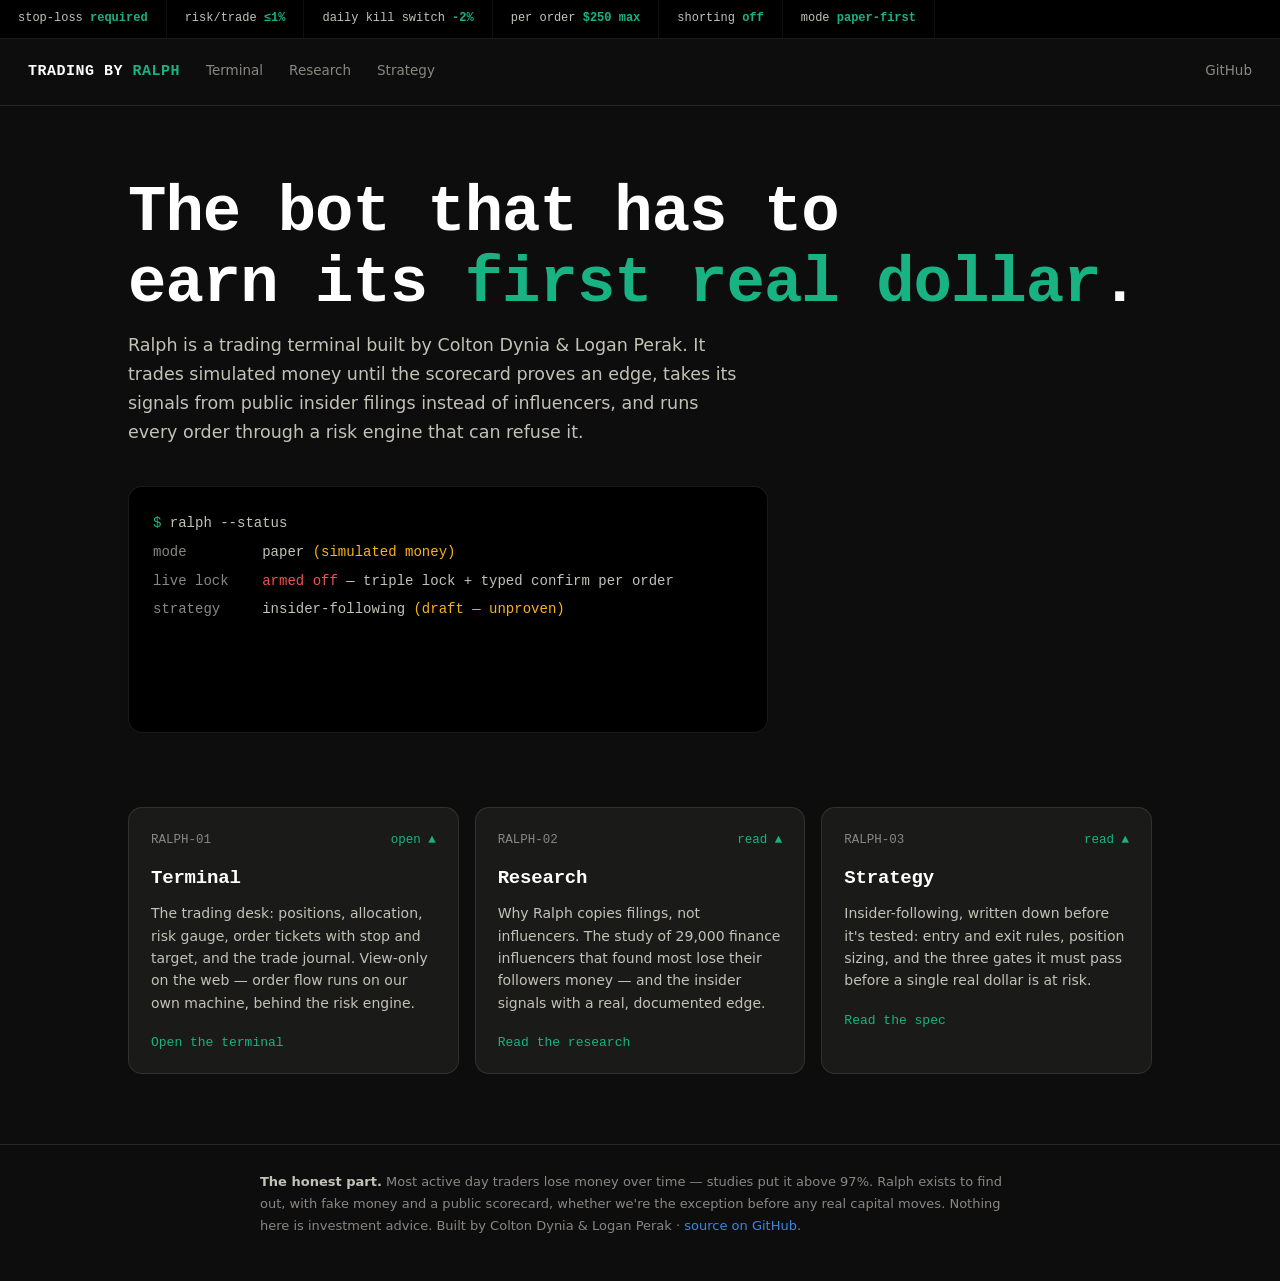
==== commit 57b6f4a9: "Redesigned site: landing, terminal, research and strategy pages under one visual system" ====
--- a/index.html
+++ b/index.html
@@ -1,1046 +1,118 @@
 <!DOCTYPE html>
-<html lang="en" data-theme="dark">
+<html lang="en">
 <head>
 <meta charset="UTF-8">
 <meta name="viewport" content="width=device-width, initial-scale=1.0">
-<title>Trading by Ralph — Terminal</title>
+<title>Trading by Ralph</title>
+<meta name="description" content="A guard-railed trading terminal built by Colton Dynia & Logan Perak. Paper-first, filings-driven, honest about risk.">
+<link rel="stylesheet" href="site.css">
 <style>
-  :root{
-    color-scheme: dark;
-    --plane:#0d0d0d;
-    --surface:#1a1a19;
-    --surface-2:#212120;
-    --ink:#ffffff;
-    --ink-2:#c3c2b7;
-    --muted:#898781;
-    --grid:#2c2c2a;
-    --line:#383835;
-    --border:rgba(255,255,255,0.10);
-    --good:#0ca30c;
-    --good-bright:#19d119;
-    --bad:#d03b3b;
-    --bad-bright:#f25050;
-    --warn:#fab219;
-    --s-blue:#3987e5;
-    --s-orange:#d95926;
-    --s-aqua:#199e70;
-    --s-yellow:#c98500;
-    --mono:"SFMono-Regular",Consolas,"Liberation Mono",Menlo,monospace;
-    --sans:system-ui,-apple-system,"Segoe UI",sans-serif;
-  }
-  *{box-sizing:border-box;margin:0;padding:0}
-  html,body{background:var(--plane);color:var(--ink);font-family:var(--sans);-webkit-font-smoothing:antialiased}
-  body{padding:0 0 48px}
-  a{color:var(--s-blue);text-decoration:none}
-  .tabular{font-variant-numeric:tabular-nums}
-  .mono{font-family:var(--mono)}
+  /* Hero — the session log is the one bold element; everything else stays quiet */
+  .hero{max-width:1080px;margin:0 auto;padding:72px 28px 30px}
+  .hero h1{font-size:clamp(34px,7vw,64px);letter-spacing:-1px;margin-bottom:10px}
+  .hero h1 em{color:var(--aqua);font-style:normal}
+  .hero .sub{font-size:17.5px;color:var(--ink-2);max-width:56ch}
+  .session{background:#000;border:1px solid var(--border);border-radius:14px;padding:22px 24px;margin:40px 0 8px;
+    font-family:var(--mono);font-size:14px;line-height:2.05;max-width:640px;overflow-x:auto}
+  .session .ln{white-space:pre;opacity:0}
+  .session .ln.show{opacity:1;transition:opacity .18s steps(2)}
+  .session .prompt{color:var(--aqua)}
+  .session .key{color:var(--muted);display:inline-block;min-width:12ch}
+  .session .ok{color:var(--good)} .session .warnc{color:var(--warn)} .session .badc{color:var(--bad)}
+  .caret{display:inline-block;width:8px;height:15px;background:var(--aqua);vertical-align:-2px;animation:blink 1.1s steps(1) infinite}
+  @keyframes blink{50%{opacity:0}}
 
-  /* ---------- Market strip ---------- */
-  .strip{background:#000;border-bottom:1px solid var(--border);display:flex;flex-wrap:wrap;gap:0;align-items:stretch}
-  .strip .item{display:flex;align-items:baseline;gap:8px;padding:11px 20px;font-family:var(--mono);font-size:13px;border-right:1px solid rgba(255,255,255,.06)}
-  .strip .sym{color:var(--ink-2);font-weight:600}
-  .strip .px{color:var(--ink)}
-  .up{color:var(--good-bright)}
-  .down{color:var(--bad-bright)}
-
-  /* ---------- Header ---------- */
-  header{display:flex;align-items:center;justify-content:space-between;gap:16px;padding:18px 28px;border-bottom:1px solid var(--border);flex-wrap:wrap}
-  .brand{display:flex;align-items:center;gap:14px}
-  .logo{width:40px;height:40px;border-radius:9px;background:linear-gradient(135deg,var(--s-blue),var(--s-aqua));display:grid;place-items:center;font-size:20px}
-  .brand h1{font-size:17px;font-weight:650;letter-spacing:.2px}
-  .brand .sub{font-size:11.5px;color:var(--muted);letter-spacing:.3px;margin-top:3px}
-  .head-right{display:flex;align-items:center;gap:16px;flex-wrap:wrap}
-  .clock{font-family:var(--mono);font-size:13px;color:var(--ink-2);text-align:right}
-  .clock .d{color:var(--muted);font-size:11px;margin-top:2px}
-  .badge{display:inline-flex;align-items:center;gap:7px;padding:6px 13px;border-radius:999px;font-size:12px;font-weight:600;letter-spacing:.3px}
-  .badge-paper{background:rgba(250,178,25,.12);color:var(--warn);border:1px solid rgba(250,178,25,.35)}
-  .badge-mode{background:rgba(57,135,229,.10);color:var(--s-blue);border:1px solid rgba(57,135,229,.30)}
-  .badge-realmoney{background:rgba(208,59,59,.16);color:var(--bad-bright);border:1px solid rgba(242,80,80,.55);animation:pulseRed 1.8s infinite}
-  @keyframes pulseRed{0%,100%{box-shadow:0 0 0 0 rgba(242,80,80,.35)}50%{box-shadow:0 0 0 7px rgba(242,80,80,0)}}
-  .note-danger{color:var(--bad-bright)!important}
-  .live-phrase{margin:0 0 16px}
-  .live-phrase label{display:block;font-size:11px;color:var(--bad-bright);letter-spacing:.4px;text-transform:uppercase;margin-bottom:6px;font-weight:700}
-  .live-phrase input{width:100%;background:var(--plane);border:1px solid rgba(242,80,80,.5);color:var(--ink);font-family:var(--mono);font-size:14px;padding:9px 11px;border-radius:8px}
-  .live-phrase input:focus{outline:none;border-color:var(--bad-bright)}
-
-  /* ---------- Status note ---------- */
-  .note{background:var(--surface-2);border-bottom:1px solid var(--border);padding:10px 28px;font-size:12.5px;color:var(--ink-2);display:flex;align-items:center;gap:9px}
-  .note b{color:var(--ink)}
-  .note .k{color:var(--warn);font-weight:600}
-
-  /* ---------- Layout ---------- */
-  .wrap{max-width:1280px;margin:0 auto;padding:24px 28px}
-  .grid{display:grid;gap:16px}
-  .cols-4{grid-template-columns:repeat(4,1fr)}
-  .cols-3{grid-template-columns:repeat(3,1fr)}
-  .cols-2{grid-template-columns:1.7fr 1fr}
-  @media(max-width:900px){.cols-4{grid-template-columns:repeat(2,1fr)}.cols-3{grid-template-columns:1fr}.cols-2{grid-template-columns:1fr}}
-
-  .card{background:var(--surface);border:1px solid var(--border);border-radius:14px;padding:18px}
-  .card h2{font-size:12px;font-weight:600;letter-spacing:.6px;text-transform:uppercase;color:var(--muted);margin-bottom:14px;display:flex;align-items:center;justify-content:space-between}
-  .card h2 .tag{font-size:10px;color:var(--muted);font-weight:500;letter-spacing:.2px;text-transform:none}
-
-  /* ---------- Stat tiles ---------- */
-  .tile{background:var(--surface);border:1px solid var(--border);border-radius:14px;padding:16px 18px}
-  .tile .label{font-size:11px;color:var(--muted);letter-spacing:.5px;text-transform:uppercase}
-  .tile .val{font-size:26px;font-weight:650;margin-top:8px;letter-spacing:-.4px}
-  .tile .delta{font-size:13px;margin-top:4px;font-family:var(--mono)}
-  .tile .meta{font-size:11.5px;color:var(--muted);margin-top:4px}
-
-  /* ---------- Positions table ---------- */
-  table{width:100%;border-collapse:collapse;font-size:13px}
-  th{text-align:right;font-size:10.5px;letter-spacing:.5px;text-transform:uppercase;color:var(--muted);font-weight:600;padding:0 10px 10px;border-bottom:1px solid var(--border)}
-  th:first-child,td:first-child{text-align:left}
-  td{padding:13px 10px;border-bottom:1px solid rgba(255,255,255,.05);text-align:right;font-family:var(--mono)}
-  tr:last-child td{border-bottom:none}
-  .sym{font-weight:700;font-family:var(--sans);font-size:14px}
-  .side{display:inline-block;font-size:10px;font-weight:700;letter-spacing:.5px;padding:2px 7px;border-radius:5px;background:rgba(25,158,112,.15);color:var(--s-aqua);margin-left:8px;vertical-align:middle;font-family:var(--sans)}
-  .prog{position:relative;height:6px;background:var(--grid);border-radius:3px;margin-top:7px;min-width:120px}
-  .prog .fill{position:absolute;top:0;bottom:0;left:0;border-radius:3px;background:var(--s-blue)}
-  .prog .mk{position:absolute;top:-3px;width:2px;height:12px;background:var(--ink);border-radius:1px}
-  .proglabels{display:flex;justify-content:space-between;font-size:9.5px;color:var(--muted);margin-top:4px;font-family:var(--mono)}
-
-  /* ---------- Donut + gauge ---------- */
-  .donut-wrap{display:flex;align-items:center;gap:20px;flex-wrap:wrap}
-  .legend{display:flex;flex-direction:column;gap:9px;font-size:12.5px;flex:1;min-width:160px}
-  .legend .row{display:flex;align-items:center;gap:9px}
-  .legend .sw{width:11px;height:11px;border-radius:3px;flex:none}
-  .legend .nm{color:var(--ink-2)}
-  .legend .amt{margin-left:auto;font-family:var(--mono);color:var(--ink);padding-left:16px}
-
-  .gauge-val{text-align:center;margin-top:-6px}
-  .gauge-val .big{font-size:24px;font-weight:700;font-family:var(--mono)}
-  .gauge-val .cap{font-size:11px;color:var(--muted);margin-top:3px;line-height:1.5}
-
-  /* ---------- Rails / verdict ---------- */
-  .rails{list-style:none;display:flex;flex-direction:column;gap:11px}
-  .rails li{display:flex;align-items:center;gap:10px;font-size:13px;color:var(--ink-2)}
-  .rails .ok{color:var(--good)}
-  .rails b{color:var(--ink);font-weight:600}
-  .verdict{font-size:13.5px;line-height:1.65;color:var(--ink-2)}
-  .verdict b{color:var(--ink)}
-  .verdict .warn-txt{color:var(--warn)}
-
-  .foot{max-width:1280px;margin:20px auto 0;padding:0 28px;font-size:11.5px;color:var(--muted);line-height:1.6}
-  .foot .mono{color:var(--ink-2)}
-
-  .section-title{font-size:13px;font-weight:600;color:var(--ink-2);letter-spacing:.4px;margin:28px 2px 2px;text-transform:uppercase}
-  .section-title:first-of-type{margin-top:4px}
-
-  /* ---------- Buttons ---------- */
-  .btn{font-family:var(--sans);font-size:12px;font-weight:600;border:1px solid var(--border);background:var(--surface-2);color:var(--ink-2);padding:6px 12px;border-radius:8px;cursor:pointer;transition:all .15s}
-  .btn:hover:not(:disabled){border-color:var(--s-blue);color:var(--ink)}
-  .btn:disabled{opacity:.4;cursor:not-allowed}
-  .btn-go{background:var(--s-aqua);color:#fff;border-color:var(--s-aqua)}
-  .btn-go:hover:not(:disabled){background:#1fb182;border-color:#1fb182;color:#fff}
-  .btn-row{padding:5px 11px;font-size:11.5px}
-  .btn-danger{background:var(--bad);border-color:var(--bad);color:#fff}
-  .btn-danger:hover:not(:disabled){background:#e14a4a;border-color:#e14a4a}
-
-  /* ---------- Modal ---------- */
-  .overlay{position:fixed;inset:0;background:rgba(0,0,0,.7);display:none;align-items:center;justify-content:center;z-index:50;padding:20px}
-  .overlay.show{display:flex}
-  .modal{background:var(--surface);border:1px solid var(--border);border-radius:16px;max-width:460px;width:100%;padding:22px;box-shadow:0 20px 60px rgba(0,0,0,.6)}
-  .modal h3{font-size:16px;font-weight:650;margin-bottom:4px}
-  .modal .msub{font-size:12px;color:var(--muted);margin-bottom:16px}
-  .ticket{background:var(--plane);border:1px solid var(--border);border-radius:10px;padding:14px;margin-bottom:16px;font-family:var(--mono);font-size:12.5px}
-  .ticket .tr{display:flex;justify-content:space-between;padding:5px 0;border-bottom:1px solid rgba(255,255,255,.05)}
-  .ticket .tr:last-child{border-bottom:none}
-  .ticket .tk{color:var(--muted)}
-  .ticket .tv{color:var(--ink)}
-  .modal-note{font-size:11.5px;color:var(--warn);background:rgba(250,178,25,.08);border:1px solid rgba(250,178,25,.2);border-radius:8px;padding:9px 11px;margin-bottom:16px;line-height:1.5}
-  .modal-actions{display:flex;gap:10px;justify-content:flex-end}
-  .modal-result{font-size:12.5px;line-height:1.6;margin-bottom:16px}
-  .modal-result.ok{color:var(--good-bright)}
-  .modal-result.err{color:var(--bad-bright)}
-
-  /* connected state */
-  /* ---------- Simple / Pro view toggle ---------- */
-  .viewtoggle{display:inline-flex;background:var(--surface-2);border:1px solid var(--border);border-radius:999px;padding:3px}
-  .vt-btn{font-family:var(--sans);font-size:12px;font-weight:600;border:none;background:transparent;color:var(--muted);padding:6px 13px;border-radius:999px;cursor:pointer;transition:all .15s}
-  .vt-btn.on{background:var(--s-aqua);color:#fff}
-  .vt-btn:hover:not(.on){color:var(--ink)}
-
-  /* visibility helpers driven by body.mode-* */
-  .simple-only{display:none}
-  body.mode-simple .simple-only{display:inline}
-  body.mode-simple .pro-only{display:none}
-  .simple-block{display:none}
-  body.mode-simple .simple-block{display:block}
-
-  /* Simple-mode explainer */
-  .explain{background:linear-gradient(135deg,rgba(57,135,229,.10),rgba(25,158,112,.08));border:1px solid var(--border);border-radius:14px;padding:16px 18px;margin:18px 0 4px;font-size:13.5px;line-height:1.6;color:var(--ink-2)}
-  .explain b{color:var(--ink)}
-  .explain .hd{font-size:14px;font-weight:650;color:var(--ink);margin-bottom:6px;display:flex;align-items:center;gap:8px}
-  .help{font-size:12px;color:var(--muted);font-weight:400;margin-top:6px;line-height:1.5;text-transform:none;letter-spacing:0}
-
-  /* ---------- Glossary tooltip ---------- */
-  .gl{border-bottom:1px dotted var(--muted);cursor:help}
-
-  /* ---------- Position-size calculator ---------- */
-  .calc-row{display:grid;grid-template-columns:1fr 1fr;gap:12px 14px}
-  .calc-field label{display:block;font-size:11px;color:var(--muted);letter-spacing:.3px;text-transform:uppercase;margin-bottom:5px}
-  .calc-field input{width:100%;background:var(--plane);border:1px solid var(--border);color:var(--ink);font-family:var(--mono);font-size:14px;padding:8px 10px;border-radius:8px}
-  .calc-field input:focus{outline:none;border-color:var(--s-blue)}
-  .calc-out{margin-top:16px;background:var(--plane);border:1px solid var(--border);border-radius:10px;padding:14px 16px}
-  .calc-out .r{display:flex;justify-content:space-between;padding:6px 0;font-family:var(--mono);font-size:13px;border-bottom:1px solid rgba(255,255,255,.05)}
-  .calc-out .r:last-child{border-bottom:none}
-  .calc-out .rk{color:var(--muted)}
-  .calc-out .rv{color:var(--ink);font-weight:600}
-  .calc-verdict{margin-top:12px;font-size:12.5px;padding:9px 12px;border-radius:8px;line-height:1.5}
-  .calc-verdict.ok{background:rgba(12,163,12,.10);color:var(--good-bright);border:1px solid rgba(12,163,12,.25)}
-  .calc-verdict.bad{background:rgba(208,59,59,.10);color:var(--bad-bright);border:1px solid rgba(208,59,59,.25)}
-
-  /* ---------- Track-record card ---------- */
-  .tr-stat{display:flex;justify-content:space-between;align-items:baseline;padding:9px 0;border-bottom:1px solid rgba(255,255,255,.05);font-size:13.5px}
-  .tr-stat:last-child{border-bottom:none}
-  .tr-stat .k{color:var(--ink-2)}
-  .tr-stat .v{font-family:var(--mono);font-weight:600}
-  .status-chip{display:inline-block;font-size:11px;font-weight:700;letter-spacing:.4px;padding:3px 9px;border-radius:6px;background:rgba(250,178,25,.14);color:var(--warn);border:1px solid rgba(250,178,25,.3)}
-
-  /* ---------- Trade journal ---------- */
-  .cols-auto{grid-template-columns:repeat(auto-fit,minmax(140px,1fr))}
-  .jlog-form{background:var(--plane);border:1px solid var(--border);border-radius:12px;padding:16px;margin-bottom:16px}
-  .jlog-grid{display:grid;grid-template-columns:repeat(auto-fit,minmax(120px,1fr));gap:12px}
-  .jlog-grid .f label{display:block;font-size:10.5px;color:var(--muted);text-transform:uppercase;letter-spacing:.3px;margin-bottom:4px}
-  .jlog-grid .f input,.jlog-grid .f select{width:100%;background:var(--surface);border:1px solid var(--border);color:var(--ink);font-family:var(--mono);font-size:13px;padding:7px 9px;border-radius:7px}
-  .jlog-grid .f input:focus,.jlog-grid .f select:focus{outline:none;border-color:var(--s-blue)}
-  .jlog-actions{display:flex;gap:10px;margin-top:14px;align-items:center}
-  .jlog-pnl{font-family:var(--mono);font-size:13px;color:var(--muted);margin-left:auto}
-  .jempty{text-align:center;color:var(--muted);font-size:13px;padding:26px 10px;line-height:1.6}
-  .by-setup .bs{margin-bottom:12px}
-  .by-setup .bs:last-child{margin-bottom:0}
-  .by-setup .bshead{display:flex;justify-content:space-between;font-size:12.5px;margin-bottom:5px}
-  .by-setup .bsname{color:var(--ink);font-weight:600}
-  .by-setup .bsnet{font-family:var(--mono)}
-  .by-setup .bsbar{height:6px;background:var(--grid);border-radius:3px;overflow:hidden;display:flex}
-  .by-setup .bswin{background:var(--good)}
-  .by-setup .bsmeta{font-size:10.5px;color:var(--muted);margin-top:3px;font-family:var(--mono)}
-  .del-btn{background:none;border:none;color:var(--muted);cursor:pointer;font-size:14px;padding:2px 6px;border-radius:5px}
-  .del-btn:hover{color:var(--bad-bright);background:rgba(208,59,59,.1)}
-
-  .badge-live{background:rgba(12,163,12,.14);color:var(--good-bright);border:1px solid rgba(12,163,12,.4)}
-  .dot-live{width:8px;height:8px;border-radius:50%;background:var(--good-bright);box-shadow:0 0 0 0 var(--good-bright);animation:pulseLive 2s infinite}
-  @keyframes pulseLive{0%{box-shadow:0 0 0 0 rgba(25,209,25,.5)}70%{box-shadow:0 0 0 7px rgba(25,209,25,0)}100%{box-shadow:0 0 0 0 rgba(25,209,25,0)}}
-  .note-ok{color:var(--good-bright)!important}
+  /* Route tickets */
+  .routes{max-width:1080px;margin:36px auto 0;padding:0 28px;display:grid;grid-template-columns:repeat(auto-fit,minmax(280px,1fr));gap:16px}
+  .route{display:block;background:var(--surface);border:1px solid var(--border);border-radius:14px;padding:22px 22px 18px;color:var(--ink-2)}
+  .route:hover{text-decoration:none;border-color:var(--aqua)}
+  .route .tkr{font-family:var(--mono);font-size:12.5px;color:var(--muted);display:flex;justify-content:space-between;margin-bottom:12px}
+  .route .tkr .px{color:var(--aqua)}
+  .route h2{margin:0 0 8px;font-size:19px}
+  .route p{font-size:14px;color:var(--ink-2);margin:0 0 14px;line-height:1.6}
+  .route .go{font-family:var(--mono);font-size:13px;color:var(--aqua)}
+  .route:hover .go{text-decoration:underline}
 </style>
 </head>
 <body>
 
-<!-- Market strip (static reference) -->
-<div class="strip" id="strip"></div>
+<div class="rail-strip" role="note" aria-label="Active guardrails">
+  <span>stop-loss <b>required</b></span>
+  <span>risk/trade <b>&le;1%</b></span>
+  <span>daily kill switch <b>-2%</b></span>
+  <span>per order <b>$250 max</b></span>
+  <span>shorting <b>off</b></span>
+  <span>mode <b>paper-first</b></span>
+</div>
 
-<header>
-  <div class="brand">
-    <div class="logo">📈</div>
-    <div>
-      <h1>TRADING <span style="color:var(--s-aqua)">BY RALPH</span></h1>
-      <div class="sub">Colton Dynia &amp; Logan Perak · US Equities &amp; ETFs · Paper Account</div>
-    </div>
-  </div>
-  <div class="head-right">
-    <div class="viewtoggle" id="viewToggle" title="Switch between plain-English and pro views">
-      <button data-mode="simple" class="vt-btn">🙂 Simple</button>
-      <button data-mode="pro" class="vt-btn">📊 Pro</button>
-    </div>
-    <span class="badge badge-paper" id="moneyBadge">PAPER · PRACTICE MONEY</span>
-    <span class="badge badge-mode" id="modeBadge">RESEARCH MODE</span>
-    <button class="btn btn-danger" id="killBtn" style="display:none" title="Cancel all open orders, sell every position, and stop trading for the rest of the day">⛔ KILL SWITCH</button>
-    <div class="clock"><div id="clk">—</div><div class="d" id="clkd">—</div></div>
+<nav class="nav">
+  <span class="wordmark">TRADING BY <em>RALPH</em></span>
+  <a href="terminal.html">Terminal</a>
+  <a href="research.html">Research</a>
+  <a href="strategy.html">Strategy</a>
+  <a class="gh" href="https://github.com/cdynia/ralph-terminal">GitHub</a>
+</nav>
+
+<header class="hero">
+  <h1>The bot that has to<br>earn its <em>first real dollar</em>.</h1>
+  <p class="sub">Ralph is a trading terminal built by Colton Dynia &amp; Logan Perak.
+  It trades simulated money until the scorecard proves an edge, takes its signals from
+  public insider filings instead of influencers, and runs every order through a risk
+  engine that can refuse it.</p>
+
+  <div class="session" id="session" aria-label="Ralph status readout">
+    <div class="ln"><span class="prompt">$</span> ralph --status</div>
+    <div class="ln"><span class="key">mode</span> paper <span class="warnc">(simulated money)</span></div>
+    <div class="ln"><span class="key">live lock</span> <span class="badc">armed off</span> — triple lock + typed confirm per order</div>
+    <div class="ln"><span class="key">strategy</span> insider-following <span class="warnc">(draft — unproven)</span></div>
+    <div class="ln"><span class="key">signals</span> SEC Form 4 cluster buys · congressional disclosures</div>
+    <div class="ln"><span class="key">next gate</span> backtest &rarr; 20 paper trades &rarr; <span class="ok">live at $250 caps</span></div>
+    <div class="ln"><span class="prompt">$</span> <span class="caret" aria-hidden="true"></span></div>
   </div>
 </header>
 
-<div class="note" id="noteBar">
-  <span id="noteText">📋 <b>Queued plan</b> — showing the Oct 5, 2026 trade plan at reference closes. No broker connected, so these are <b>planned orders, not fills</b>. Add Alpaca paper keys to <span class="k">Config/.env</span> for live paper P&amp;L.</span>
-</div>
+<main class="routes">
+  <a class="route" href="terminal.html">
+    <div class="tkr"><span>RALPH-01</span><span class="px">open &#9650;</span></div>
+    <h2>Terminal</h2>
+    <p>The trading desk: positions, allocation, risk gauge, order tickets with
+    stop and target, and the trade journal. View-only on the web — order flow
+    runs on our own machine, behind the risk engine.</p>
+    <span class="go">Open the terminal</span>
+  </a>
+  <a class="route" href="research.html">
+    <div class="tkr"><span>RALPH-02</span><span class="px">read &#9650;</span></div>
+    <h2>Research</h2>
+    <p>Why Ralph copies filings, not influencers. The study of 29,000 finance
+    influencers that found most lose their followers money — and the insider
+    signals with a real, documented edge.</p>
+    <span class="go">Read the research</span>
+  </a>
+  <a class="route" href="strategy.html">
+    <div class="tkr"><span>RALPH-03</span><span class="px">read &#9650;</span></div>
+    <h2>Strategy</h2>
+    <p>Insider-following, written down before it's tested: entry and exit rules,
+    position sizing, and the three gates it must pass before a single real
+    dollar is at risk.</p>
+    <span class="go">Read the spec</span>
+  </a>
+</main>
 
-<div class="wrap">
-
-  <!-- Simple-mode intro -->
-  <div class="explain simple-block">
-    <div class="hd">👋 What is this?</div>
-    This is <b>Ralph</b>, a practice trading bot for Colton &amp; Logan. It uses <b>pretend money</b> (never real dollars) to learn how buying and selling stocks works. Below you'll see how the market did today, the trades Ralph is thinking about, and the safety rules that stop it from losing too much. <b>Nothing happens unless you click a button and confirm it.</b>
+<footer class="foot">
+  <div class="in">
+    <b>The honest part.</b> Most active day traders lose money over time — studies put it above 97%.
+    Ralph exists to find out, with fake money and a public scorecard, whether we're the exception
+    before any real capital moves. Nothing here is investment advice.
+    Built by Colton Dynia &amp; Logan Perak · <a href="https://github.com/cdynia/ralph-terminal">source on GitHub</a>.
   </div>
-
-  <!-- Market read -->
-  <div class="section-title">
-    <span class="pro-only">Market Read — Mon, Oct 5 2026 · Risk-On</span>
-    <span class="simple-only">How the market did today — Mon, Oct 5 2026</span>
-    <div class="help simple-block">Green = prices went up, red = down. A good day overall (most things went up).</div>
-  </div>
-  <div class="grid cols-4" id="indexTiles"></div>
-
-  <!-- Portfolio summary -->
-  <div class="section-title">
-    <span class="pro-only">Paper Portfolio</span>
-    <span class="simple-only">Ralph's practice money</span>
-  </div>
-  <div class="grid cols-4">
-    <div class="tile"><div class="label"><span class="pro-only">Account Equity</span><span class="simple-only">Total practice money</span></div><div class="val tabular">$100,000</div><div class="meta"><span class="pro-only">Alpaca paper default</span><span class="simple-only">pretend starting cash</span></div></div>
-    <div class="tile"><div class="label"><span class="pro-only">Capital Deployed</span><span class="simple-only">Money in trades</span></div><div class="val tabular">$34,257</div><div class="meta"><span class="pro-only">34% · cash buffer kept</span><span class="simple-only">34% used · rest kept safe</span></div></div>
-    <div class="tile"><div class="label"><span class="pro-only">Unrealized P&amp;L</span><span class="simple-only">Profit / loss so far</span></div><div class="val tabular" style="color:var(--muted)">$0.00</div><div class="meta"><span class="pro-only">awaiting fills</span><span class="simple-only">nothing bought yet</span></div></div>
-    <div class="tile"><div class="label"><span class="pro-only">Open Positions</span><span class="simple-only">Active trades</span></div><div class="val tabular">4 <span style="font-size:15px;color:var(--muted)">/ 5 max</span></div><div class="meta"><span class="pro-only">+1 watch-only (EWZ)</span><span class="simple-only">+1 just watching</span></div></div>
-  </div>
-
-  <!-- Positions + allocation -->
-  <div class="grid cols-2" style="margin-top:16px">
-    <div class="card">
-      <h2><span><span class="pro-only">Queued Positions</span><span class="simple-only">Trades Ralph wants to make</span></span> <span style="display:flex;gap:10px;align-items:center"><span class="tag pro-only" id="posTag">LONG · reference: Oct 5 close</span><button class="btn btn-go" id="placeAll" disabled title="Connect paper keys to enable"><span class="pro-only">Place all (4)</span><span class="simple-only">Buy all 4</span></button></span></h2>
-      <table>
-        <thead>
-          <tr>
-            <th><span class="pro-only">Symbol</span><span class="simple-only">Stock</span></th>
-            <th><span class="pro-only">Qty</span><span class="simple-only">Shares</span></th>
-            <th><span class="pro-only">Entry</span><span class="simple-only">Buy ~</span></th>
-            <th><span class="pro-only">Stop</span><span class="simple-only">Sell if falls to</span></th>
-            <th><span class="pro-only">Target</span><span class="simple-only">Sell if rises to</span></th>
-            <th><span class="pro-only">R:R</span><span class="simple-only">Reward vs risk</span></th>
-            <th><span class="pro-only">Risk</span><span class="simple-only">Most you'd lose</span></th>
-            <th><span class="pro-only">Stop → Target</span><span class="simple-only">Danger ↔ goal</span></th>
-            <th><span class="pro-only">Action</span><span class="simple-only">Trade</span></th>
-          </tr>
-        </thead>
-        <tbody id="posBody"></tbody>
-      </table>
-    </div>
-    <div class="card">
-      <h2><span class="pro-only">Allocation</span><span class="simple-only">Where the money is</span></h2>
-      <div class="donut-wrap">
-        <svg width="140" height="140" viewBox="0 0 140 140" id="donut"></svg>
-        <div class="legend" id="donutLegend"></div>
-      </div>
-    </div>
-  </div>
-
-  <!-- Learn & plan: calculator + track record -->
-  <div class="section-title">
-    <span class="pro-only">Plan a Trade · Track Record</span>
-    <span class="simple-only">Try it yourself · How Ralph's doing</span>
-  </div>
-  <div class="grid cols-2" style="margin-top:4px">
-    <div class="card">
-      <h2><span class="pro-only">Position-Size Calculator</span><span class="simple-only">How many shares should I buy?</span></h2>
-      <div class="help simple-block" style="margin:-8px 0 14px">The #1 skill in trading isn't picking winners — it's <b>not betting too much</b>. Type in a few numbers and Ralph tells you a safe amount.</div>
-      <div class="calc-row">
-        <div class="calc-field"><label><span class="pro-only">Account equity</span><span class="simple-only">Money you have</span> ($)</label><input id="cEquity" type="number" value="100000"></div>
-        <div class="calc-field"><label><span class="gl" title="The share of your whole account you're willing to lose if this one trade hits its stop. Pros usually risk 0.5–1%.">Risk per trade</span> (%)</label><input id="cRisk" type="number" value="1" step="0.1"></div>
-        <div class="calc-field"><label><span class="pro-only">Entry price</span><span class="simple-only">Buy price</span> ($)</label><input id="cEntry" type="number" value="238.90" step="0.01"></div>
-        <div class="calc-field"><label><span class="gl" title="The price where you'll automatically sell to cap your loss. Below your entry for a buy.">Stop price</span> ($)</label><input id="cStop" type="number" value="229.00" step="0.01"></div>
-      </div>
-      <div class="calc-out" id="calcOut"></div>
-      <div class="calc-verdict" id="calcVerdict"></div>
-    </div>
-    <div class="card">
-      <h2><span class="pro-only">Paper Track Record</span><span class="simple-only">How Ralph's doing so far</span></h2>
-      <div class="help simple-block" style="margin:-8px 0 14px">A strategy only earns trust by proving itself over many trades. Here's the honest scoreboard.</div>
-      <div class="tr-stat"><span class="k"><span class="pro-only">Strategy status</span><span class="simple-only">Is it proven yet?</span></span><span class="v" id="trStatus"><span class="status-chip">EXPERIMENTAL</span></span></div>
-      <div class="tr-stat"><span class="k"><span class="pro-only">Paper trades logged</span><span class="simple-only">Trades done</span></span><span class="v" id="trCount">0</span></div>
-      <div class="tr-stat"><span class="k"><span class="gl" title="Percent of trades that made money. On its own it means little without average win vs loss size.">Win rate</span></span><span class="v" id="trWin" style="color:var(--muted)">— needs ≥20 trades</span></div>
-      <div class="tr-stat"><span class="k"><span class="gl" title="Average profit per trade after wins and losses. Positive = the strategy has an edge.">Expectancy</span></span><span class="v" id="trExp" style="color:var(--muted)">—</span></div>
-      <div class="tr-stat"><span class="k"><span class="gl" title="The biggest drop from a peak to a low in your account value. Measures how much pain a strategy puts you through.">Max drawdown</span></span><span class="v" id="trDD" style="color:var(--muted)">—</span></div>
-      <div class="help" style="margin-top:14px;color:var(--ink-2)">Ralph won't claim an edge until there's a real track record. Start placing paper trades and this fills in — then, and only then, does it make sense to talk about real money.</div>
-    </div>
-  </div>
-
-  <!-- Risk + rails + verdict -->
-  <div class="grid cols-3" style="margin-top:16px">
-    <div class="card">
-      <h2><span class="pro-only">Daily Risk Budget</span><span class="simple-only">Today's safety limit</span></h2>
-      <svg width="100%" height="120" viewBox="0 0 240 120" id="gauge"></svg>
-      <div class="gauge-val">
-        <div class="big" id="riskNum">$1,411</div>
-        <div class="cap"><span class="pro-only">max risk if every stop hits · <b style="color:var(--ink-2)">1.4%</b> of equity</span><span class="simple-only">the most Ralph could lose today · <b style="color:var(--ink-2)">1.4%</b> of the money</span></div>
-        <div class="cap"><span class="pro-only">cutoff: <b style="color:var(--bad)">$3,000 (3%)</b> daily max loss</span><span class="simple-only">hard stop: <b style="color:var(--bad)">$3,000</b> — Ralph quits for the day if it loses this much</span></div>
-      </div>
-    </div>
-    <div class="card">
-      <h2><span class="pro-only">Safety Rails</span><span class="simple-only">Built-in safety rules</span></h2>
-      <ul class="rails">
-        <li><span class="ok">✓</span><span><span class="pro-only"><b>Max position</b> — 10% equity (CLF held to 5%)</span><span class="simple-only"><b>Never bet big</b> — max 10% of the money on one stock</span></span></li>
-        <li><span class="ok">✓</span><span><span class="pro-only"><b>Per-trade risk</b> — ≤1% equity (all ≤0.4%)</span><span class="simple-only"><b>Small risk per trade</b> — under 1% at stake each</span></span></li>
-        <li><span class="ok">✓</span><span><span class="pro-only"><b>Daily max-loss</b> — 3% cutoff, then stop</span><span class="simple-only"><b>Knows when to quit</b> — stops for the day after a 3% loss</span></span></li>
-        <li><span class="ok">✓</span><span><span class="pro-only"><b>Max open</b> — 5 positions</span><span class="simple-only"><b>Stays focused</b> — 5 trades at once, max</span></span></li>
-        <li><span class="ok">✓</span><span><span class="pro-only"><b>Universe</b> — liquid US stocks/ETFs only</span><span class="simple-only"><b>Sticks to big, easy-to-sell stocks</b></span></span></li>
-      </ul>
-    </div>
-    <div class="card">
-      <h2><span class="pro-only">Honest Verdict</span><span class="simple-only">Straight talk</span></h2>
-      <div class="verdict pro-only">
-        Clean risk-on tape, but <b>three of four names (NVDA, TSM, CLF) are bought <span class="warn-txt">after</span> a strong up day</b> — that's chasing extension, the #1 way day traders bleed. Stops respect it. The read is real; <b>the edge is unproven</b> until a strategy file defines these rules <em>before</em> the fact and a backtest confirms them.
-      </div>
-      <div class="verdict simple-only">
-        It was a good day in the market, but <b>3 of these 4 stocks already jumped up a lot today</b> — buying after a big jump is risky, like catching a ball that's already falling. The safety rules keep the danger small. Honestly? <b>This is Ralph practicing, not a proven money-maker.</b> That's the whole point — learn first, with pretend money.
-      </div>
-    </div>
-  </div>
-
-  <!-- ============ TRADE JOURNAL ============ -->
-  <div class="section-title">
-    <span class="pro-only">Trade Journal</span>
-    <span class="simple-only">Trade diary — what actually happened</span>
-    <div class="help simple-block">Write down every finished trade. Over time this tells you the truth: is Ralph actually any good, or just getting lucky? Numbers don't lie.</div>
-  </div>
-
-  <!-- Analytics -->
-  <div class="grid cols-auto" id="jStats" style="margin-top:4px"></div>
-
-  <!-- Equity curve + by setup -->
-  <div class="grid cols-2" style="margin-top:16px">
-    <div class="card">
-      <h2><span class="pro-only">Equity Curve <span class="tag">cumulative P&amp;L, logged trades</span></span><span class="simple-only">Money over time</span></h2>
-      <div id="jCurveWrap"><svg width="100%" height="180" viewBox="0 0 600 180" id="jCurve" preserveAspectRatio="none"></svg></div>
-    </div>
-    <div class="card">
-      <h2><span class="pro-only">By Setup</span><span class="simple-only">Which ideas work?</span></h2>
-      <div class="by-setup" id="jBySetup"></div>
-    </div>
-  </div>
-
-  <!-- Log + table -->
-  <div class="card" style="margin-top:16px">
-    <h2>
-      <span><span class="pro-only">Logged Trades</span><span class="simple-only">Every trade so far</span></span>
-      <button class="btn btn-go" id="jToggleForm"><span class="pro-only">＋ Log a trade</span><span class="simple-only">＋ Add a trade</span></button>
-    </h2>
-
-    <div class="jlog-form" id="jForm" style="display:none">
-      <div class="jlog-grid">
-        <div class="f"><label>Date</label><input id="jDate" type="date"></div>
-        <div class="f"><label><span class="pro-only">Symbol</span><span class="simple-only">Stock</span></label><input id="jSym" type="text" placeholder="NVDA" maxlength="6"></div>
-        <div class="f"><label><span class="pro-only">Side</span><span class="simple-only">Bought/Shorted</span></label><select id="jSide"><option value="long">Long (bought)</option><option value="short">Short (sold)</option></select></div>
-        <div class="f"><label><span class="pro-only">Qty</span><span class="simple-only">Shares</span></label><input id="jQty" type="number" placeholder="10"></div>
-        <div class="f"><label><span class="pro-only">Entry</span><span class="simple-only">Buy price</span></label><input id="jEntry" type="number" step="0.01" placeholder="238.90"></div>
-        <div class="f"><label><span class="pro-only">Exit</span><span class="simple-only">Sell price</span></label><input id="jExit" type="number" step="0.01" placeholder="252.00"></div>
-        <div class="f"><label><span class="gl" title="A short tag for the kind of trade — e.g. breakout, pullback, earnings, gap. Lets you see which ideas actually work.">Setup</span></label><input id="jSetup" type="text" placeholder="breakout"></div>
-        <div class="f" style="grid-column:1/-1"><label>Notes <span style="text-transform:none;color:var(--muted)">(what you learned)</span></label><input id="jNotes" type="text" placeholder="chased it, entry too late"></div>
-      </div>
-      <div class="jlog-actions">
-        <button class="btn btn-go" id="jSave">Save trade</button>
-        <button class="btn" id="jCancel">Cancel</button>
-        <span class="jlog-pnl" id="jPnlPreview">P&amp;L: —</span>
-      </div>
-    </div>
-
-    <div id="jTableWrap"></div>
-  </div>
-
-</div>
-
-<!-- Confirmation modal -->
-<div class="overlay" id="overlay">
-  <div class="modal">
-    <h3 id="mTitle">Confirm paper order</h3>
-    <div class="msub" id="mSub">Review the ticket. Nothing is sent until you confirm.</div>
-    <div id="mBody"></div>
-    <div class="modal-note" id="mNote">⚠️ This submits a <b>bracket order on the Alpaca PAPER account</b> (simulated money). Entry + stop-loss + take-profit will be live until filled or cancelled.</div>
-    <div class="modal-result" id="mResult" style="display:none"></div>
-    <div class="modal-actions">
-      <button class="btn" id="mCancel">Cancel</button>
-      <button class="btn btn-go" id="mConfirm">Confirm &amp; place</button>
-    </div>
-  </div>
-</div>
-
-<div class="foot">
-  <b style="color:var(--ink-2)">Paper by default. Real-money mode exists behind a triple lock in <span class="mono">Config/.env</span> plus per-order typed confirmation, and every order passes the server-side risk engine (<span class="mono">Config/risk.json</span>).</b>
-  Day trading is not easy income; most active day traders lose money over time. Every order attempt is audited to
-  <span class="mono">Daily-Logs/orders.jsonl</span>. Queued plan reference: <span class="mono">Daily-Logs/2026-10-05.md</span>.
-</div>
+</footer>
 
 <script>
-/* ---------------- Real data from Daily-Logs/2026-10-05.md ---------------- */
-const positions = [
-  {sym:"NVDA", qty:41,  entry:238.90, stop:229.00, target:258.00, rr:1.9, risk:406, hex:"#3987e5"},
-  {sym:"TSM",  qty:20,  entry:485.80, stop:466.00, target:520.00, rr:1.7, risk:396, hex:"#d95926"},
-  {sym:"CLF",  qty:410, entry:12.20,  stop:11.40,  target:14.00,  rr:2.2, risk:328, hex:"#199e70"},
-  {sym:"QQQ",  qty:13,  entry:749.58, stop:728.00, target:780.00, rr:1.4, risk:281, hex:"#c98500"},
-];
-const indexes = [
-  {sym:"SPY", label:"S&P 500 ETF",     px:769.64, chg:0.74},
-  {sym:"QQQ", label:"Nasdaq 100 ETF",  px:749.58, chg:1.02},
-  {sym:"DIA", label:"Dow ETF",         px:512.68, chg:0.18},
-  {sym:"EWZ", label:"Brazil · watch",  px:38.40,  chg:12.0},
-];
-
-const fmt = (n,d=2)=>n.toLocaleString("en-US",{minimumFractionDigits:d,maximumFractionDigits:d});
-
-/* ---------------- Market strip ---------------- */
-function buildStrip(){
-  document.getElementById("strip").innerHTML = indexes.map(i=>{
-    const cls=i.chg>=0?"up":"down";const arr=i.chg>=0?"▲":"▼";
-    return `<div class="item"><span class="sym">${i.sym}</span><span class="px">${fmt(i.px)}</span><span class="${cls}">${arr}${fmt(Math.abs(i.chg))}%</span></div>`;
-  }).join("");
-}
-
-/* ---------------- Index tiles ---------------- */
-function sparkPath(seed,w=120,h=34){
-  let pts=[],v=h*0.6;
-  for(let i=0;i<=20;i++){v+=(Math.sin(seed+i*0.9)+Math.cos(seed*1.7+i*0.5))*2.2;v=Math.max(4,Math.min(h-4,v));pts.push([i/20*w,v]);}
-  return "M"+pts.map(p=>p[0].toFixed(1)+","+p[1].toFixed(1)).join(" L");
-}
-function buildIndexTiles(){
-  document.getElementById("indexTiles").innerHTML=indexes.map((i,idx)=>{
-    const up=i.chg>=0;const col=up?"var(--good-bright)":"var(--bad-bright)";
-    const stroke=i.sym==="EWZ"?"var(--s-orange)":"var(--s-blue)";
-    return `<div class="tile" style="position:relative;overflow:hidden">
-      <div class="label">${i.sym} · ${i.label}</div>
-      <div class="val tabular">$${fmt(i.px)}</div>
-      <div class="delta" style="color:${col}">${up?"▲":"▼"} ${fmt(Math.abs(i.chg))}%</div>
-      <svg style="position:absolute;right:0;bottom:0;left:0;height:34px;opacity:.45" viewBox="0 0 120 34" preserveAspectRatio="none"><path d="${sparkPath(idx*3+1)}" fill="none" stroke="${stroke}" stroke-width="1.5"/></svg>
-    </div>`;
-  }).join("");
-}
-
-/* ---------------- Positions table ---------------- */
-function buildPositions(){
-  document.getElementById("posBody").innerHTML=positions.map(p=>{
-    const span=p.target-p.stop;
-    const entryMk=((p.entry-p.stop)/span)*100;
-    return `<tr>
-      <td><span class="sym">${p.sym}</span><span class="side">LONG</span></td>
-      <td>${p.qty}</td>
-      <td>${fmt(p.entry)}</td>
-      <td style="color:var(--bad-bright)">${fmt(p.stop)}</td>
-      <td style="color:var(--good-bright)">${fmt(p.target)}</td>
-      <td>${fmt(p.rr,1)}</td>
-      <td>$${fmt(p.risk,0)}</td>
-      <td>
-        <div class="prog"><div class="fill" style="width:${entryMk}%"></div><div class="mk" style="left:calc(${entryMk}% - 1px)"></div></div>
-        <div class="proglabels"><span>${fmt(p.stop)}</span><span>entry ${fmt(p.entry)}</span><span>${fmt(p.target)}</span></div>
-      </td>
-      <td><button class="btn btn-row place-one" data-sym="${p.sym}" disabled title="Connect paper keys to enable"><span class="pro-only">Place</span><span class="simple-only">Buy this</span></button></td>
-    </tr>`;
-  }).join("");
-}
-
-/* ---------------- Donut ---------------- */
-function buildDonut(){
-  const cost=positions.map(p=>({sym:p.sym,amt:p.entry*p.qty,hex:p.hex}));
-  const deployed=cost.reduce((a,b)=>a+b.amt,0);
-  const cash=100000-deployed;
-  const segs=[...cost,{sym:"Cash",amt:cash,hex:"#45443f"}];
-  const total=100000;
-  const cx=70,cy=70,r=54,sw=20;const C=2*Math.PI*r;
-  let off=0;let svg="";
-  segs.forEach(s=>{
-    const len=(s.amt/total)*C;
-    svg+=`<circle cx="${cx}" cy="${cy}" r="${r}" fill="none" stroke="${s.hex}" stroke-width="${sw}" stroke-dasharray="${len-2} ${C-len+2}" stroke-dashoffset="${-off}" transform="rotate(-90 ${cx} ${cy})"/>`;
-    off+=len;
-  });
-  svg+=`<text x="${cx}" y="${cy-4}" text-anchor="middle" fill="var(--ink)" font-size="17" font-weight="700" font-family="var(--mono)">34%</text>`;
-  svg+=`<text x="${cx}" y="${cy+12}" text-anchor="middle" fill="var(--muted)" font-size="9" letter-spacing="1">DEPLOYED</text>`;
-  document.getElementById("donut").innerHTML=svg;
-  document.getElementById("donutLegend").innerHTML=segs.map(s=>
-    `<div class="row"><span class="sw" style="background:${s.hex}"></span><span class="nm">${s.sym}</span><span class="amt tabular">$${fmt(s.amt,0)}</span></div>`
-  ).join("");
-}
-
-/* ---------------- Risk gauge (semicircle) ---------------- */
-function buildGauge(){
-  const used=1411, cutoff=3000;const frac=used/cutoff;
-  const cx=120,cy=108,r=82;
-  function pt(a){const rad=(180-a*180)*Math.PI/180;return [cx+r*Math.cos(rad),cy-r*Math.sin(rad)];}
-  const [sx,sy]=pt(0),[ex,ey]=pt(1),[vx,vy]=pt(frac);
-  let svg=`<path d="M ${sx} ${sy} A ${r} ${r} 0 0 1 ${ex} ${ey}" fill="none" stroke="var(--grid)" stroke-width="14" stroke-linecap="round"/>`;
-  svg+=`<path d="M ${sx} ${sy} A ${r} ${r} 0 0 1 ${vx} ${vy}" fill="none" stroke="var(--good)" stroke-width="14" stroke-linecap="round"/>`;
-  svg+=`<text x="${sx}" y="${sy+18}" text-anchor="start" fill="var(--muted)" font-size="10" font-family="var(--mono)">$0</text>`;
-  svg+=`<text x="${ex}" y="${ey+18}" text-anchor="end" fill="var(--bad)" font-size="10" font-family="var(--mono)">$3k</text>`;
-  document.getElementById("gauge").innerHTML=svg;
-}
-
-/* ---------------- Clock ---------------- */
-function tickClock(){
-  const now=new Date();
-  document.getElementById("clk").textContent=now.toLocaleTimeString("en-US",{hour12:false})+" local";
-  document.getElementById("clkd").textContent=now.toLocaleDateString("en-US",{weekday:"short",month:"short",day:"numeric",year:"numeric"});
-}
-
-/* ---------------- Trading: mode detection (paper / LIVE real money) ------- */
-let CONNECTED=false, STATUS=null;
-const LIVE_PHRASE="TRADE LIVE";
-
-async function checkConnection(){
-  // Only meaningful when served by server.py (http://127.0.0.1). On file:// this fails -> read-only.
-  try{
-    const r=await fetch("/api/status",{cache:"no-store"});
-    if(!r.ok) return;
-    const s=await r.json();
-    STATUS=s;
-    if(s.connected){ goLive(s); }
-    else { setDisconnected(s.reason||s.mode_reason); }
-  }catch(e){ /* file:// or no server -> stay in read-only plan view */ }
-}
-
-function setDisconnected(reason){
-  CONNECTED=false;
-  if(reason){
-    document.getElementById("noteText").innerHTML=
-      "📋 <b>Queued plan</b> — "+reason+" Trading is disabled; this is a read-only plan view. Add keys to <span class='k'>Config/.env</span> and restart the server to enable.";
-  }
-}
-
-function renderRails(risk){
-  if(!risk||!risk.max_open_positions) return;
-  const ul=document.querySelector(".rails");
-  if(!ul) return;
-  ul.innerHTML=[
-    `<b>Stop-loss required</b> — no stop, no trade (server-enforced)`,
-    `<b>Per-order cap</b> — $${(+risk.max_order_notional).toLocaleString("en-US")} max per order`,
-    `<b>Per-trade risk</b> — ≤${risk.max_risk_per_trade_pct}% of equity at the stop`,
-    `<b>Daily loss kill switch</b> — down ${risk.daily_max_loss_pct}% = done for the day`,
-    `<b>Max open / per day</b> — ${risk.max_open_positions} positions, ${risk.max_trades_per_day} trades/day`,
-    `<b>No shorting</b> — sells only reduce what you own`,
-  ].map(t=>`<li><span class="ok">✓</span><span>${t}</span></li>`).join("");
-}
-
-function goLive(s){
-  CONNECTED=true;
-  const real = s.mode==="live";
-  const badge=document.getElementById("modeBadge");
-  const money=document.getElementById("moneyBadge");
-  const note=document.getElementById("noteBar");
-  if(real){
-    badge.className="badge badge-realmoney"; badge.innerHTML="🔴 LIVE · REAL MONEY";
-    money.className="badge badge-realmoney"; money.textContent="REAL DOLLARS AT RISK";
-    note.innerHTML="<span class='note-danger'>🔴 <b>REAL-MONEY mode.</b> Every order costs actual dollars. Guardrails: $"+
-      (+s.risk.max_order_notional).toLocaleString("en-US")+"/order, "+s.risk.max_trades_per_day+
-      " trades/day, "+s.risk.daily_max_loss_pct+"% daily-loss kill switch, stop required. Each order needs the typed phrase <b>\""+LIVE_PHRASE+"\"</b>.</span>";
-  }else{
-    badge.className="badge badge-live"; badge.innerHTML="<span class='dot-live'></span>LIVE PAPER";
-    note.innerHTML="<span class='note-ok'>🟢 <b>Connected to Alpaca paper account.</b> Live simulated-money trading enabled — orders still require your confirmation.</span>";
-  }
-  if(s.halted){
-    note.innerHTML="<span class='note-danger'>⛔ <b>HALTED FOR TODAY ("+s.mode.toUpperCase()+"):</b> "+(s.halt_reason||"kill switch active")+". New orders are refused until tomorrow.</span>";
-  }
-  renderRails(s.risk);
-  const kill=document.getElementById("killBtn");
-  kill.style.display="inline-block";
-  refreshLiveAccount();
-
-  // Enable trade buttons
-  document.getElementById("placeAll").disabled=false;
-  document.getElementById("placeAll").title="Place all queued orders (with confirmation)";
-  document.querySelectorAll(".place-one").forEach(b=>{b.disabled=false;b.title="Place this order (with confirmation)";});
-}
-
-/* Kill switch: cancel all orders, flatten all positions, halt for the day */
-document.getElementById("killBtn").addEventListener("click",async()=>{
-  const real=STATUS&&STATUS.mode==="live";
-  let confirmPhrase="";
-  if(real){
-    confirmPhrase=prompt('KILL SWITCH (REAL MONEY): cancels every order and SELLS every position at market, then halts for the day.\n\nType "'+LIVE_PHRASE+'" to confirm:')||"";
-    if(confirmPhrase!==LIVE_PHRASE) return;
-  }else{
-    if(!confirm("Kill switch: cancel all paper orders, sell all paper positions, and stop for the day?")) return;
-  }
-  try{
-    const r=await fetch("/api/kill",{method:"POST",headers:{"Content-Type":"application/json"},body:JSON.stringify({confirm:confirmPhrase})});
-    const j=await r.json();
-    alert(j.message||"Kill switch sent.");
-    checkConnection();
-  }catch(e){ alert("Kill switch failed: "+e.message); }
-});
-
-async function refreshLiveAccount(){
-  if(!CONNECTED) return;
-  try{
-    const [a,pr]=await Promise.all([
-      fetch("/api/status",{cache:"no-store"}).then(r=>r.json()),
-      fetch("/api/positions",{cache:"no-store"}).then(r=>r.json()),
-    ]);
-    const acct=a.account||{};
-    const eq=parseFloat(acct.equity||acct.portfolio_value||0);
-    const cash=parseFloat(acct.cash||0);
-    const posArr=Array.isArray(pr)?pr:[];
-    let upl=0; posArr.forEach(p=>upl+=parseFloat(p.unrealized_pl||0));
-    // Portfolio row tiles are the 2nd .grid.cols-4 (index tiles are the 1st)
-    const rows=document.querySelectorAll(".grid.cols-4");
-    const pr2=rows[1];
-    if(pr2){
-      const vals=pr2.querySelectorAll(".tile .val");
-      const metas=pr2.querySelectorAll(".tile .meta");
-      if(vals[0]){vals[0].textContent="$"+Math.round(eq).toLocaleString("en-US");}
-      if(vals[1]){const dep=eq-cash; vals[1].textContent="$"+Math.round(dep).toLocaleString("en-US"); if(metas[1])metas[1].textContent=(eq?Math.round(dep/eq*100):0)+"% deployed";}
-      if(vals[2]){vals[2].textContent=(upl>=0?"+$":"-$")+Math.abs(upl).toFixed(2); vals[2].style.color=upl>0?"var(--good-bright)":upl<0?"var(--bad-bright)":"var(--muted)"; if(metas[2])metas[2].textContent=posArr.length?"across "+posArr.length+" live position(s)":"no open positions";}
-      const maxPos=(STATUS&&STATUS.risk&&STATUS.risk.max_open_positions)||5;
-      if(vals[3]){vals[3].innerHTML=posArr.length+" <span style='font-size:15px;color:var(--muted)'>/ "+maxPos+" max</span>";}
-    }
-  }catch(e){}
-}
-
-/* ---------------- Confirm modal + order placement ---------------- */
-const overlay=document.getElementById("overlay");
-let pendingOrders=[]; // array of order objects to place on confirm
-
-function ticketRows(o){
-  const s = VIEW==="simple";
-  return `<div class="ticket">
-    <div class="tr"><span class="tk">${s?"Stock":"Symbol"}</span><span class="tv">${o.symbol}</span></div>
-    <div class="tr"><span class="tk">${s?"Doing":"Side"}</span><span class="tv">${s?"Buying":"BUY · LONG"}</span></div>
-    <div class="tr"><span class="tk">${s?"How many":"Quantity"}</span><span class="tv">${o.qty} shares</span></div>
-    <div class="tr"><span class="tk">${s?"Buy around":"Entry (limit)"}</span><span class="tv">$${fmt(o.limit_price)}</span></div>
-    <div class="tr"><span class="tk">${s?"Auto-sell if it drops to":"Stop-loss"}</span><span class="tv" style="color:var(--bad-bright)">$${fmt(o.stop)}</span></div>
-    <div class="tr"><span class="tk">${s?"Auto-sell if it rises to":"Take-profit"}</span><span class="tv" style="color:var(--good-bright)">$${fmt(o.target)}</span></div>
-    <div class="tr"><span class="tk">${s?"About how much":"Est. cost"}</span><span class="tv">$${fmt(o.qty*o.limit_price,0)}</span></div>
-  </div>`;
-}
-
-function openConfirm(orders){
-  pendingOrders=orders;
-  const s = VIEW==="simple";
-  const real = STATUS&&STATUS.mode==="live";
-  document.getElementById("mTitle").textContent = real
-    ? (orders.length>1 ? `⚠ REAL-MONEY: confirm ${orders.length} orders` : `⚠ REAL-MONEY order: ${orders[0].symbol}`)
-    : s
-    ? (orders.length>1 ? `Buy these ${orders.length} stocks?` : `Buy ${orders[0].symbol}?`)
-    : (orders.length>1 ? `Confirm ${orders.length} paper orders` : "Confirm paper order");
-  document.getElementById("mSub").textContent = real
-    ? "This spends ACTUAL DOLLARS from the live brokerage account. Read the ticket twice."
-    : s
-    ? "This uses PRETEND money. Nothing happens until you tap the button below."
-    : "Review the ticket. Nothing is sent until you confirm.";
-  document.getElementById("mNote").innerHTML = real
-    ? "🔴 <b>REAL MONEY.</b> This submits a bracket order on the <b>LIVE Alpaca account</b>. The stop-loss caps the loss but gaps can fill worse. Server guardrails apply and may still refuse it."
-    : s
-    ? "⚠️ This places a <b>practice buy order with automatic sell points</b> (pretend money). You can cancel anytime."
-    : "⚠️ This submits a <b>bracket order on the Alpaca PAPER account</b> (simulated money). Entry + stop-loss + take-profit will be live until filled or cancelled.";
-  document.getElementById("mConfirm").textContent = real ? "Place REAL order" : s ? "Yes, buy it (practice)" : "Confirm & place";
-  let body=orders.map(ticketRows).join("");
-  if(real){
-    body+=`<div class="live-phrase"><label>Type "${LIVE_PHRASE}" to unlock the button</label><input id="mPhrase" autocomplete="off" placeholder="${LIVE_PHRASE}"></div>`;
-  }
-  document.getElementById("mBody").innerHTML=body;
-  const res=document.getElementById("mResult"); res.style.display="none"; res.className="modal-result";
-  const btn=document.getElementById("mConfirm");
-  btn.disabled=!!real;
-  if(real){
-    document.getElementById("mPhrase").addEventListener("input",e=>{ btn.disabled = e.target.value!==LIVE_PHRASE; });
-  }
-  btn.onclick=submitPending;
-  document.getElementById("mCancel").textContent=s?"Not now":"Cancel";
-  overlay.classList.add("show");
-}
-function closeModal(){ overlay.classList.remove("show"); pendingOrders=[]; }
-
-document.getElementById("mCancel").addEventListener("click",closeModal);
-overlay.addEventListener("click",e=>{ if(e.target===overlay) closeModal(); });
-
-async function submitPending(){
-  const s = VIEW==="simple";
-  const btn=document.getElementById("mConfirm"); btn.disabled=true; btn.textContent=s?"Buying…":"Placing…";
-  const res=document.getElementById("mResult"); res.style.display="block"; res.className="modal-result"; res.innerHTML="";
-  const out=[];
-  for(const o of pendingOrders){
-    try{
-      const phraseEl=document.getElementById("mPhrase");
-      const r=await fetch("/api/order",{method:"POST",headers:{"Content-Type":"application/json"},
-        body:JSON.stringify({symbol:o.symbol,qty:o.qty,side:"buy",type:"limit",
-          limit_price:o.limit_price,stop:o.stop,target:o.target,
-          confirm_live: phraseEl ? phraseEl.value : undefined})});
-      const j=await r.json();
-      if(r.ok && j.id){ out.push(`✓ ${o.symbol}: ${s?"order placed":"accepted — order "+j.id.slice(0,8)} (${j.status||"submitted"})`); }
-      else { out.push(`✗ ${o.symbol}: ${j.message||((s?"couldn't place":"rejected")+" ("+r.status+")")}`); }
-    }catch(e){ out.push(`✗ ${o.symbol}: ${e.message}`); }
-  }
-  const anyFail=out.some(l=>l.startsWith("✗"));
-  res.className="modal-result "+(anyFail?"err":"ok");
-  res.innerHTML=out.join("<br>");
-  btn.textContent="Done"; document.getElementById("mCancel").textContent="Close";
-  btn.disabled=false; btn.onclick=closeModal;
-  refreshLiveAccount();
-}
-document.getElementById("mCancel").addEventListener("click",closeModal);
-overlay.addEventListener("click",e=>{ if(e.target===overlay) closeModal(); });
-
-function orderFromPos(sym){
-  const p=positions.find(x=>x.sym===sym);
-  return {symbol:p.sym,qty:p.qty,limit_price:p.entry,stop:p.stop,target:p.target};
-}
-document.addEventListener("click",e=>{
-  const one=e.target.closest(".place-one");
-  if(one && !one.disabled){ openConfirm([orderFromPos(one.dataset.sym)]); }
-});
-document.getElementById("placeAll").addEventListener("click",()=>{
-  if(document.getElementById("placeAll").disabled) return;
-  openConfirm(positions.map(p=>orderFromPos(p.sym)));
-});
-
-/* ---------------- Position-size calculator ---------------- */
-function buildCalc(){
-  const eq=parseFloat(document.getElementById("cEquity").value)||0;
-  const riskPct=parseFloat(document.getElementById("cRisk").value)||0;
-  const entry=parseFloat(document.getElementById("cEntry").value)||0;
-  const stop=parseFloat(document.getElementById("cStop").value)||0;
-  const out=document.getElementById("calcOut");
-  const verd=document.getElementById("calcVerdict");
-  const s=VIEW==="simple";
-
-  if(entry<=0||stop<=0||eq<=0){ out.innerHTML=""; verd.className="calc-verdict bad"; verd.textContent=s?"Fill in all the boxes above.":"Enter equity, entry and stop."; return; }
-  if(stop>=entry){ out.innerHTML=""; verd.className="calc-verdict bad"; verd.textContent=s?"Your sell-if-it-drops price must be LOWER than your buy price.":"Stop must be below entry for a long."; return; }
-
-  const riskDollars=eq*(riskPct/100);
-  const perShareRisk=entry-stop;
-  const shares=Math.floor(riskDollars/perShareRisk);
-  const posValue=shares*entry;
-  const posPct=posValue/eq*100;
-  const actualRisk=shares*perShareRisk;
-  const stopDistPct=perShareRisk/entry*100;
-
-  out.innerHTML=
-    `<div class="r"><span class="rk">${s?"Shares to buy":"Share size"}</span><span class="rv">${shares.toLocaleString("en-US")}</span></div>`+
-    `<div class="r"><span class="rk">${s?"That costs about":"Position value"}</span><span class="rv">$${fmt(posValue,0)} <span style="color:var(--muted);font-weight:400">(${fmt(posPct,1)}% of account)</span></span></div>`+
-    `<div class="r"><span class="rk">${s?"Most you'd lose":"Risk at stop"}</span><span class="rv" style="color:var(--bad-bright)">$${fmt(actualRisk,0)}</span></div>`+
-    `<div class="r"><span class="rk">${s?"Stop is this far below":"Stop distance"}</span><span class="rv">${fmt(stopDistPct,1)}%</span></div>`;
-
-  const tooBig=posPct>10;
-  const tooRisky=riskPct>1.5;
-  if(shares<1){ verd.className="calc-verdict bad"; verd.textContent=s?"That risk amount is too small to buy even 1 share here. Raise risk % or pick a cheaper stock.":"Risk too small for 1 share at this stop distance."; }
-  else if(tooBig){ verd.className="calc-verdict bad"; verd.innerHTML=s?`⚠️ This bet is <b>${fmt(posPct,0)}% of your account</b> — bigger than Ralph's 10% rule. Risky if one trade goes wrong.`:`⚠️ Position is ${fmt(posPct,1)}% of equity — exceeds the 10% per-position rail.`; }
-  else if(tooRisky){ verd.className="calc-verdict bad"; verd.innerHTML=s?`⚠️ Risking ${fmt(riskPct,1)}% per trade is high. Pros usually keep it at 1% or less.`:`⚠️ ${fmt(riskPct,1)}% risk/trade exceeds the ~1% guideline.`; }
-  else { verd.className="calc-verdict ok"; verd.innerHTML=s?`✓ Looks sensible — small, controlled risk inside Ralph's safety rules.`:`✓ Within rails: ${fmt(posPct,1)}% position, ${fmt(riskPct,1)}% risk.`; }
-}
-["cEquity","cRisk","cEntry","cStop"].forEach(id=>{
-  document.getElementById(id).addEventListener("input",buildCalc);
-});
-
-/* ---------------- Trade journal ---------------- */
-let JOURNAL=[], JBACKEND="local";
-const JKEY="ralphJournal";
-const money=(n)=>(n<0?"-$":"$")+fmt(Math.abs(n),2);
-
-function jcalcPnl(t){
-  const e=parseFloat(t.entry), x=parseFloat(t.exit), q=parseFloat(t.qty);
-  if(isNaN(e)||isNaN(x)||isNaN(q)) return null;
-  return String(t.side).toLowerCase()==="long" ? (x-e)*q : (e-x)*q;
-}
-function jpersistLocal(){ localStorage.setItem(JKEY, JSON.stringify(JOURNAL)); }
-
-async function journalLoad(){
-  try{
-    const r=await fetch("/api/journal",{cache:"no-store"});
-    if(r.ok){ JBACKEND="server"; JOURNAL=await r.json(); return; }
-  }catch(e){}
-  JBACKEND="local";
-  try{ JOURNAL=JSON.parse(localStorage.getItem(JKEY)||"[]"); }catch(e){ JOURNAL=[]; }
-}
-async function journalAdd(trade){
-  if(JBACKEND==="server"){
-    try{
-      const r=await fetch("/api/journal",{method:"POST",headers:{"Content-Type":"application/json"},body:JSON.stringify(trade)});
-      const j=await r.json(); JOURNAL.push(j); return;
-    }catch(e){ /* fall through to local */ }
-  }
-  const nextId=JOURNAL.reduce((m,t)=>Math.max(m,+t.id||0),0)+1;
-  trade.id=nextId; trade.pnl=jcalcPnl(trade);
-  JOURNAL.push(trade); jpersistLocal();
-}
-async function journalDelete(id){
-  if(JBACKEND==="server"){
-    try{ await fetch("/api/journal/delete",{method:"POST",headers:{"Content-Type":"application/json"},body:JSON.stringify({id})}); }catch(e){}
-  }
-  JOURNAL=JOURNAL.filter(t=>+t.id!==+id);
-  if(JBACKEND!=="server") jpersistLocal();
-}
-
-function journalStats(){
-  const trades=JOURNAL.filter(t=>t.pnl!=null&&!isNaN(+t.pnl)).map(t=>+t.pnl);
-  const n=trades.length;
-  const wins=trades.filter(p=>p>0), losses=trades.filter(p=>p<0);
-  const grossWin=wins.reduce((a,b)=>a+b,0), grossLoss=Math.abs(losses.reduce((a,b)=>a+b,0));
-  const total=trades.reduce((a,b)=>a+b,0);
-  return {
-    n, wins:wins.length, losses:losses.length,
-    winRate:n?wins.length/n*100:0,
-    avgWin:wins.length?grossWin/wins.length:0,
-    avgLoss:losses.length?grossLoss/losses.length:0,
-    expectancy:n?total/n:0,
-    total,
-    profitFactor: grossLoss>0 ? grossWin/grossLoss : (grossWin>0?Infinity:0),
-  };
-}
-function jOrdered(){
-  return JOURNAL.filter(t=>t.pnl!=null&&!isNaN(+t.pnl)).map(t=>({...t,pnl:+t.pnl}))
-    .sort((a,b)=>(a.date||"").localeCompare(b.date||"")||(a.id-b.id));
-}
-function maxDrawdown(ordered){
-  let peak=0,cum=0,dd=0;
-  ordered.forEach(t=>{cum+=t.pnl; peak=Math.max(peak,cum); dd=Math.min(dd,cum-peak);});
-  return dd;
-}
-
-function renderStats(s){
-  const pf = s.profitFactor===Infinity ? "∞" : fmt(s.profitFactor,2);
-  const col=v=>v>0?"var(--good-bright)":v<0?"var(--bad-bright)":"var(--muted)";
-  const tiles=[
-    {p:"Total trades",s:"Trades",v:String(s.n)},
-    {p:"Win rate",s:"How often it wins",v:s.n?fmt(s.winRate,0)+"%":"—",sub:s.n?`${s.wins}W / ${s.losses}L`:""},
-    {p:"Net P&L",s:"Total made/lost",v:s.n?money(s.total):"—",c:col(s.total)},
-    {p:"Avg win",s:"Typical win",v:s.wins?money(s.avgWin):"—",c:s.wins?"var(--good-bright)":"var(--muted)"},
-    {p:"Avg loss",s:"Typical loss",v:s.losses?"-"+money(s.avgLoss):"—",c:s.losses?"var(--bad-bright)":"var(--muted)"},
-    {p:"Expectancy",s:"Avg per trade",v:s.n?money(s.expectancy):"—",c:col(s.expectancy)},
-    {p:"Profit factor",s:"Win $ ÷ lose $",v:s.n?pf:"—"},
-  ];
-  document.getElementById("jStats").innerHTML=tiles.map(t=>
-    `<div class="tile"><div class="label"><span class="pro-only">${t.p}</span><span class="simple-only">${t.s}</span></div>`+
-    `<div class="val tabular" style="font-size:22px;${t.c?`color:${t.c}`:""}">${t.v}</div>`+
-    `<div class="meta">${t.sub||"&nbsp;"}</div></div>`
-  ).join("");
-}
-function renderCurve(ordered){
-  const svg=document.getElementById("jCurve");
-  const W=600,H=180,pad=14;
-  if(!ordered.length){ svg.innerHTML=`<text x="300" y="92" text-anchor="middle" fill="var(--muted)" font-size="13">No trades yet — log one to see your money grow (or shrink).</text>`; return; }
-  let cum=0; const pts=[0];
-  ordered.forEach(t=>{cum+=t.pnl; pts.push(cum);});
-  const cmax=Math.max(0,...pts), cmin=Math.min(0,...pts), range=(cmax-cmin)||1, n=pts.length-1;
-  const X=i=>pad+(i/(n||1))*(W-2*pad);
-  const Y=c=>pad+(1-(c-cmin)/range)*(H-2*pad);
-  const zeroY=Y(0);
-  const line="M "+pts.map((c,i)=>`${X(i).toFixed(1)} ${Y(c).toFixed(1)}`).join(" L ");
-  const area=line+` L ${X(n).toFixed(1)} ${zeroY.toFixed(1)} L ${X(0).toFixed(1)} ${zeroY.toFixed(1)} Z`;
-  const pos=cum>=0;
-  svg.innerHTML=
-    `<line x1="${pad}" y1="${zeroY.toFixed(1)}" x2="${W-pad}" y2="${zeroY.toFixed(1)}" stroke="var(--line)" stroke-width="1" stroke-dasharray="3 3"/>`+
-    `<path d="${area}" fill="${pos?'rgba(25,209,25,.10)':'rgba(242,80,80,.10)'}"/>`+
-    `<path d="${line}" fill="none" stroke="${pos?'var(--good-bright)':'var(--bad-bright)'}" stroke-width="2"/>`;
-}
-function renderBySetup(valid){
-  const el=document.getElementById("jBySetup");
-  if(!valid.length){ el.innerHTML=`<div class="jempty">Tag your trades with a setup (like "breakout" or "pullback") to see which ideas actually make money.</div>`; return; }
-  const g={};
-  valid.forEach(t=>{const k=(t.setup||"untagged").toLowerCase();(g[k]=g[k]||[]).push(t);});
-  const rows=Object.entries(g).map(([k,arr])=>{
-    const net=arr.reduce((a,t)=>a+t.pnl,0);
-    const wr=arr.length?arr.filter(t=>t.pnl>0).length/arr.length*100:0;
-    return {k,net,wr,n:arr.length};
-  }).sort((a,b)=>b.net-a.net);
-  el.innerHTML=rows.map(r=>
-    `<div class="bs"><div class="bshead"><span class="bsname">${r.k}</span>`+
-    `<span class="bsnet" style="color:${r.net>=0?'var(--good-bright)':'var(--bad-bright)'}">${r.net>=0?'+':''}${money(r.net)}</span></div>`+
-    `<div class="bsbar"><div class="bswin" style="width:${r.wr}%"></div></div>`+
-    `<div class="bsmeta">${r.n} trade${r.n!==1?'s':''} · ${fmt(r.wr,0)}% win</div></div>`
-  ).join("");
-}
-function renderTable(){
-  const el=document.getElementById("jTableWrap");
-  if(!JOURNAL.length){ el.innerHTML=`<div class="jempty">No trades logged yet.<br>Click <b>＋ Log a trade</b> to add your first one. Tip: log a trade only once it's <b>finished</b> (you've already sold).</div>`; return; }
-  const rows=JOURNAL.map(t=>({...t,pnl:t.pnl!=null?+t.pnl:jcalcPnl(t)}))
-    .sort((a,b)=>(b.date||"").localeCompare(a.date||"")||(b.id-a.id));
-  el.innerHTML=`<div style="overflow-x:auto"><table><thead><tr>`+
-    `<th style="text-align:left">Date</th><th style="text-align:left">Stock</th><th>Side</th><th>Qty</th><th>Entry</th><th>Exit</th><th>P&L</th><th style="text-align:left">Setup</th><th></th>`+
-    `</tr></thead><tbody>`+
-    rows.map(t=>`<tr>`+
-      `<td style="text-align:left">${t.date||'—'}</td>`+
-      `<td style="text-align:left"><span class="sym">${t.symbol||'—'}</span></td>`+
-      `<td>${(t.side||'long')==='long'?'LONG':'SHORT'}</td>`+
-      `<td>${t.qty??'—'}</td>`+
-      `<td>${t.entry!=null&&t.entry!==''?fmt(+t.entry):'—'}</td>`+
-      `<td>${t.exit!=null&&t.exit!==''?fmt(+t.exit):'—'}</td>`+
-      `<td style="color:${t.pnl>=0?'var(--good-bright)':'var(--bad-bright)'}">${t.pnl!=null?(t.pnl>=0?'+':'')+money(t.pnl):'—'}</td>`+
-      `<td style="text-align:left;font-family:var(--sans);color:var(--ink-2)">${t.setup||'—'}</td>`+
-      `<td><button class="del-btn" data-del="${t.id}" title="Delete this trade">✕</button></td>`+
-    `</tr>`).join("")+`</tbody></table></div>`;
-}
-function updateTrackRecord(s){
-  const ordered=jOrdered();
-  const dd=maxDrawdown(ordered);
-  const set=(id,txt,color)=>{const el=document.getElementById(id);if(el){el.textContent=txt;if(color)el.style.color=color;}};
-  set("trCount", String(s.n));
-  if(s.n){
-    set("trWin", `${fmt(s.winRate,0)}% (${s.wins}/${s.n})`, "var(--ink)");
-    set("trExp", `${money(s.expectancy)}/trade`, s.expectancy>0?"var(--good-bright)":s.expectancy<0?"var(--bad-bright)":"var(--ink)");
-    set("trDD", dd<0?money(dd):"$0.00", dd<0?"var(--bad-bright)":"var(--ink)");
-  }else{
-    set("trWin","— needs ≥20 trades","var(--muted)"); set("trExp","—","var(--muted)"); set("trDD","—","var(--muted)");
-  }
-  const chip=document.getElementById("trStatus");
-  if(chip){
-    if(s.n>=20 && s.expectancy>0){ chip.innerHTML=`<span class="status-chip" style="background:rgba(12,163,12,.14);color:var(--good-bright);border-color:rgba(12,163,12,.3)">SHOWING PROMISE</span>`; }
-    else { chip.innerHTML=`<span class="status-chip">EXPERIMENTAL</span>`; }
-  }
-}
-function renderJournal(){
-  const s=journalStats();
-  renderStats(s);
-  renderCurve(jOrdered());
-  renderBySetup(jOrdered());
-  renderTable();
-  updateTrackRecord(s);
-}
-
-/* ---- log form ---- */
-function jPnlPreview(){
-  const t={side:document.getElementById("jSide").value,entry:document.getElementById("jEntry").value,exit:document.getElementById("jExit").value,qty:document.getElementById("jQty").value};
-  const p=jcalcPnl(t);
-  const el=document.getElementById("jPnlPreview");
-  if(p==null){ el.textContent="P&L: —"; el.style.color="var(--muted)"; }
-  else { el.textContent="P&L: "+(p>=0?"+":"")+money(p); el.style.color=p>=0?"var(--good-bright)":"var(--bad-bright)"; }
-}
-function jOpenForm(){
-  const f=document.getElementById("jForm");
-  f.style.display="block";
-  if(!document.getElementById("jDate").value){
-    const d=new Date(); document.getElementById("jDate").value=d.toISOString().slice(0,10);
-  }
-  jPnlPreview();
-}
-function jClearForm(){
-  ["jSym","jQty","jEntry","jExit","jSetup","jNotes"].forEach(id=>document.getElementById(id).value="");
-  document.getElementById("jSide").value="long";
-  jPnlPreview();
-}
-document.getElementById("jToggleForm").addEventListener("click",()=>{
-  const f=document.getElementById("jForm");
-  if(f.style.display==="none"){ jOpenForm(); } else { f.style.display="none"; }
-});
-document.getElementById("jCancel").addEventListener("click",()=>{ document.getElementById("jForm").style.display="none"; });
-["jSide","jEntry","jExit","jQty"].forEach(id=>document.getElementById(id).addEventListener("input",jPnlPreview));
-document.getElementById("jSave").addEventListener("click",async()=>{
-  const sym=document.getElementById("jSym").value.trim().toUpperCase();
-  const entry=document.getElementById("jEntry").value, exit=document.getElementById("jExit").value, qty=document.getElementById("jQty").value;
-  if(!sym || entry===""||exit===""||qty===""){ alert("Please fill in at least Stock, Qty, Entry and Exit."); return; }
-  const trade={
-    date:document.getElementById("jDate").value || new Date().toISOString().slice(0,10),
-    symbol:sym, side:document.getElementById("jSide").value,
-    qty:parseFloat(qty), entry:parseFloat(entry), exit:parseFloat(exit),
-    setup:document.getElementById("jSetup").value.trim(), notes:document.getElementById("jNotes").value.trim(),
-  };
-  const btn=document.getElementById("jSave"); btn.disabled=true; btn.textContent="Saving…";
-  await journalAdd(trade);
-  btn.disabled=false; btn.textContent="Save trade";
-  jClearForm(); document.getElementById("jForm").style.display="none";
-  renderJournal();
-});
-document.getElementById("jTableWrap").addEventListener("click",async(e)=>{
-  const b=e.target.closest("[data-del]");
-  if(!b) return;
-  await journalDelete(b.dataset.del);
-  renderJournal();
-});
-
-/* ---------------- Simple / Pro view toggle ---------------- */
-let VIEW = localStorage.getItem("ralphView") || "simple";  // default: friendly
-function applyView(v){
-  VIEW = v;
-  document.body.classList.toggle("mode-simple", v==="simple");
-  document.body.classList.toggle("mode-pro", v==="pro");
-  document.querySelectorAll("#viewToggle .vt-btn").forEach(b=>{
-    b.classList.toggle("on", b.dataset.mode===v);
-  });
-  localStorage.setItem("ralphView", v);
-  if(typeof buildCalc==="function") buildCalc();
-}
-document.querySelectorAll("#viewToggle .vt-btn").forEach(b=>{
-  b.addEventListener("click",()=>applyView(b.dataset.mode));
-});
-
-/* ---------------- Boot ---------------- */
-applyView(VIEW);
-buildStrip(); buildIndexTiles(); buildPositions(); buildDonut(); buildGauge(); buildCalc();
-journalLoad().then(renderJournal);
-tickClock(); setInterval(tickClock,1000);
-checkConnection();
-setInterval(refreshLiveAccount,15000);
+  // One orchestrated moment: the status readout types in on load, then stays still.
+  const lines=[...document.querySelectorAll("#session .ln")];
+  const reduced=matchMedia("(prefers-reduced-motion: reduce)").matches;
+  if(reduced){ lines.forEach(l=>l.classList.add("show")); }
+  else{ lines.forEach((l,i)=>setTimeout(()=>l.classList.add("show"), 350+i*260)); }
 </script>
 </body>
 </html>
--- a/site.css
+++ b/site.css
@@ -0,0 +1,88 @@
+/* Trading by Ralph — site system (extends the terminal's tokens) */
+:root{
+  --plane:#0d0d0d; --surface:#1a1a19; --surface-2:#212120;
+  --ink:#ffffff; --ink-2:#c3c2b7; --muted:#898781;
+  --border:rgba(255,255,255,.10); --line:#383835;
+  --aqua:#19b283; --blue:#3987e5;
+  --good:#19d119; --bad:#f25050; --warn:#fab219;
+  --mono:"SFMono-Regular",Consolas,"Liberation Mono",Menlo,monospace;
+  --sans:system-ui,-apple-system,"Segoe UI",sans-serif;
+}
+*{box-sizing:border-box;margin:0;padding:0}
+html{color-scheme:dark}
+body{background:var(--plane);color:var(--ink-2);font-family:var(--sans);font-size:16px;line-height:1.65;-webkit-font-smoothing:antialiased}
+a{color:var(--blue);text-decoration:none}
+a:hover{text-decoration:underline}
+a:focus-visible,button:focus-visible{outline:2px solid var(--aqua);outline-offset:3px;border-radius:2px}
+.mono{font-family:var(--mono)}
+.num{font-variant-numeric:tabular-nums}
+
+/* Guardrail ticker */
+.rail-strip{background:#000;border-bottom:1px solid var(--border);display:flex;flex-wrap:wrap}
+.rail-strip span{font-family:var(--mono);font-size:12px;padding:9px 18px;border-right:1px solid rgba(255,255,255,.06);color:var(--ink-2);white-space:nowrap}
+.rail-strip b{color:var(--aqua);font-weight:600}
+
+/* Nav */
+.nav{display:flex;align-items:baseline;gap:26px;padding:20px 28px;border-bottom:1px solid var(--border);flex-wrap:wrap}
+.nav .wordmark{font-family:var(--mono);font-size:15px;font-weight:700;color:var(--ink);letter-spacing:.5px}
+.nav .wordmark em{color:var(--aqua);font-style:normal}
+.nav a{color:var(--muted);font-size:13.5px}
+.nav a:hover{color:var(--ink);text-decoration:none}
+.nav a[aria-current]{color:var(--aqua)}
+.nav .gh{margin-left:auto}
+
+/* Page shell for reading pages */
+.page{max-width:760px;margin:0 auto;padding:46px 28px 80px}
+.page-wide{max-width:1080px;margin:0 auto;padding:46px 28px 80px}
+.kicker{font-family:var(--mono);font-size:13px;color:var(--aqua);margin-bottom:14px}
+h1{font-family:var(--mono);color:var(--ink);font-size:clamp(28px,5.4vw,44px);line-height:1.12;letter-spacing:-.5px;font-weight:700;text-wrap:balance;margin-bottom:18px}
+.lede{font-size:18.5px;line-height:1.6;color:var(--ink-2);max-width:62ch;margin-bottom:8px}
+h2{font-family:var(--mono);color:var(--ink);font-size:21px;font-weight:700;letter-spacing:-.2px;margin:52px 0 14px;text-wrap:balance}
+h3{color:var(--ink);font-size:16.5px;font-weight:650;margin:30px 0 8px}
+p{margin:0 0 16px;max-width:68ch}
+ul,ol{margin:0 0 18px 1.2em;max-width:66ch}
+li{margin-bottom:8px}
+strong{color:var(--ink);font-weight:650}
+hr{border:0;border-top:1px solid var(--border);margin:44px 0}
+
+/* Verdict / callout blocks */
+.verdict{border-left:3px solid var(--aqua);background:var(--surface);border-radius:0 12px 12px 0;padding:18px 22px;margin:26px 0;max-width:72ch}
+.verdict.red{border-left-color:var(--bad)}
+.verdict.amber{border-left-color:var(--warn)}
+.verdict p:last-child{margin-bottom:0}
+
+/* Big stat pulls */
+.pulls{display:grid;grid-template-columns:repeat(auto-fit,minmax(200px,1fr));gap:14px;margin:26px 0}
+.pull{background:var(--surface);border:1px solid var(--border);border-radius:12px;padding:18px 20px}
+.pull .n{font-family:var(--mono);font-size:30px;font-weight:700;color:var(--ink);letter-spacing:-.5px}
+.pull .n.bad{color:var(--bad)} .pull .n.good{color:var(--good)} .pull .n.warn{color:var(--warn)}
+.pull .d{font-size:12.5px;color:var(--muted);margin-top:6px;line-height:1.5}
+
+/* Ticket (order-ticket style data block) */
+.ticket{background:var(--surface);border:1px solid var(--border);border-radius:12px;padding:4px 20px;margin:20px 0;font-family:var(--mono);font-size:13.5px;max-width:560px}
+.ticket .row{display:flex;justify-content:space-between;gap:18px;padding:11px 0;border-bottom:1px solid rgba(255,255,255,.05)}
+.ticket .row:last-child{border-bottom:none}
+.ticket .k{color:var(--muted)}
+.ticket .v{color:var(--ink);text-align:right}
+.ticket .v.good{color:var(--good)} .ticket .v.bad{color:var(--bad)} .ticket .v.aqua{color:var(--aqua)}
+
+/* Tables */
+.tablewrap{overflow-x:auto;margin:20px 0}
+table{border-collapse:collapse;width:100%;font-size:14px}
+th{font-family:var(--mono);font-size:11.5px;color:var(--muted);font-weight:600;text-align:left;padding:0 14px 10px 0;border-bottom:1px solid var(--border);letter-spacing:.4px}
+td{padding:11px 14px 11px 0;border-bottom:1px solid rgba(255,255,255,.05);vertical-align:top}
+td:first-child{color:var(--ink)}
+
+/* Source list */
+.sources{font-size:13px;color:var(--muted);line-height:1.8}
+.sources a{color:var(--muted);text-decoration:underline;text-decoration-color:rgba(255,255,255,.2)}
+.sources a:hover{color:var(--ink-2)}
+
+/* Footer */
+.foot{border-top:1px solid var(--border);margin-top:70px;padding:26px 28px 44px;font-size:13px;color:var(--muted);line-height:1.7}
+.foot .in{max-width:760px;margin:0 auto}
+.foot b{color:var(--ink-2)}
+
+@media (prefers-reduced-motion: reduce){
+  *,*::before,*::after{animation:none!important;transition:none!important}
+}
